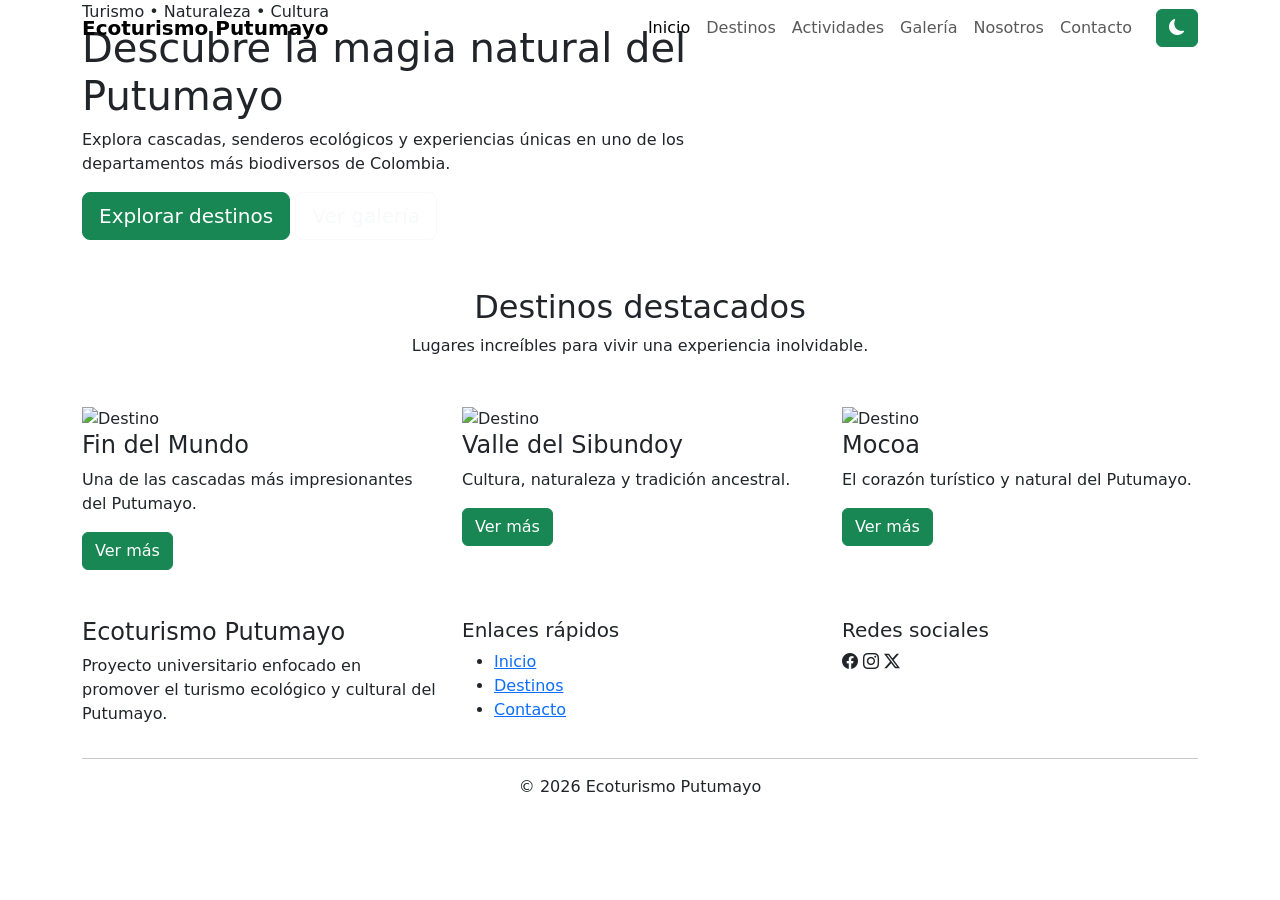
==== index.html @ 2fa76618 "Se agrego contenido a index" ====
<!DOCTYPE html>
<html lang="es">

<head>
    <meta charset="UTF-8">
    <meta name="viewport" content="width=device-width, initial-scale=1.0">

    <title>Ecoturismo Putumayo</title>

    <!-- Bootstrap -->
    <link href="https://cdn.jsdelivr.net/npm/bootstrap@5.3.7/dist/css/bootstrap.min.css" rel="stylesheet">

    <!-- Bootstrap Icons -->
    <link rel="stylesheet"
        href="https://cdn.jsdelivr.net/npm/bootstrap-icons@1.13.1/font/bootstrap-icons.min.css">

    <!-- Google Fonts -->
    <link rel="preconnect" href="https://fonts.googleapis.com">

    <link
        href="https://fonts.googleapis.com/css2?family=Poppins:wght@400;500;600;700&family=Open+Sans:wght@300;400;500&display=swap"
        rel="stylesheet">

    <!-- CSS -->
    <link rel="stylesheet" href="assets/css/style.css">
    <link rel="stylesheet" href="assets/css/responsive.css">
    <link rel="stylesheet" href="assets/css/animations.css">
</head>

<body>

    <!-- Navbar -->
    <nav class="navbar navbar-expand-lg fixed-top custom-navbar">
        <div class="container">

            <a class="navbar-brand fw-bold" href="#">
                Ecoturismo Putumayo
            </a>

            <button class="navbar-toggler" type="button" data-bs-toggle="collapse"
                data-bs-target="#navbarContenido">
                <span class="navbar-toggler-icon"></span>
            </button>

            <div class="collapse navbar-collapse" id="navbarContenido">

                <ul class="navbar-nav ms-auto align-items-lg-center">

                    <li class="nav-item">
                        <a class="nav-link active" href="index.html">Inicio</a>
                    </li>

                    <li class="nav-item">
                        <a class="nav-link" href="destinos.html">Destinos</a>
                    </li>

                    <li class="nav-item">
                        <a class="nav-link" href="actividades.html">Actividades</a>
                    </li>

                    <li class="nav-item">
                        <a class="nav-link" href="galeria.html">Galería</a>
                    </li>

                    <li class="nav-item">
                        <a class="nav-link" href="nosotros.html">Nosotros</a>
                    </li>

                    <li class="nav-item">
                        <a class="nav-link" href="contacto.html">Contacto</a>
                    </li>

                    <li class="nav-item ms-lg-3">
                        <button id="darkModeBtn" class="btn btn-success">
                            <i class="bi bi-moon-fill"></i>
                        </button>
                    </li>

                </ul>

            </div>
        </div>
    </nav>

    <!-- Hero -->
    <section class="hero-section d-flex align-items-center">

        <div class="container">

            <div class="row">

                <div class="col-lg-7">

                    <span class="hero-badge">
                        Turismo • Naturaleza • Cultura
                    </span>

                    <h1 class="hero-title">
                        Descubre la magia natural del Putumayo
                    </h1>

                    <p class="hero-text">
                        Explora cascadas, senderos ecológicos y experiencias únicas
                        en uno de los departamentos más biodiversos de Colombia.
                    </p>

                    <div class="hero-buttons">

                        <a href="destinos.html" class="btn btn-success btn-lg">
                            Explorar destinos
                        </a>

                        <a href="galeria.html" class="btn btn-outline-light btn-lg">
                            Ver galería
                        </a>

                    </div>

                </div>

            </div>

        </div>

    </section>

    <!-- Destinos destacados -->
    <section class="py-5">

        <div class="container">

            <div class="section-title text-center mb-5">

                <h2>Destinos destacados</h2>

                <p>
                    Lugares increíbles para vivir una experiencia inolvidable.
                </p>

            </div>

            <div class="row g-4">

                <div class="col-md-6 col-lg-4">

                    <div class="destination-card">

                        <img src="https://images.unsplash.com/photo-1506744038136-46273834b3fb?q=80&w=1200&auto=format&fit=crop"
                            alt="Destino">

                        <div class="card-content">

                            <h4>Fin del Mundo</h4>

                            <p>
                                Una de las cascadas más impresionantes del Putumayo.
                            </p>

                            <button class="btn btn-success">
                                Ver más
                            </button>

                        </div>

                    </div>

                </div>

                <div class="col-md-6 col-lg-4">

                    <div class="destination-card">

                        <img src="https://images.unsplash.com/photo-1500530855697-b586d89ba3ee?q=80&w=1200&auto=format&fit=crop"
                            alt="Destino">

                        <div class="card-content">

                            <h4>Valle del Sibundoy</h4>

                            <p>
                                Cultura, naturaleza y tradición ancestral.
                            </p>

                            <button class="btn btn-success">
                                Ver más
                            </button>

                        </div>

                    </div>

                </div>

                <div class="col-md-6 col-lg-4">

                    <div class="destination-card">

                        <img src="https://images.unsplash.com/photo-1441974231531-c6227db76b6e?q=80&w=1200&auto=format&fit=crop"
                            alt="Destino">

                        <div class="card-content">

                            <h4>Mocoa</h4>

                            <p>
                                El corazón turístico y natural del Putumayo.
                            </p>

                            <button class="btn btn-success">
                                Ver más
                            </button>

                        </div>

                    </div>

                </div>

            </div>

        </div>

    </section>

    <!-- Footer -->
    <footer class="footer">

        <div class="container">

            <div class="row">

                <div class="col-lg-4">

                    <h4>Ecoturismo Putumayo</h4>

                    <p>
                        Proyecto universitario enfocado en promover el turismo
                        ecológico y cultural del Putumayo.
                    </p>

                </div>

                <div class="col-lg-4">

                    <h5>Enlaces rápidos</h5>

                    <ul class="footer-links">

                        <li><a href="index.html">Inicio</a></li>
                        <li><a href="destinos.html">Destinos</a></li>
                        <li><a href="contacto.html">Contacto</a></li>

                    </ul>

                </div>

                <div class="col-lg-4">

                    <h5>Redes sociales</h5>

                    <div class="social-icons">

                        <i class="bi bi-facebook"></i>
                        <i class="bi bi-instagram"></i>
                        <i class="bi bi-twitter-x"></i>

                    </div>

                </div>

            </div>

            <hr>

            <p class="text-center">
                © 2026 Ecoturismo Putumayo
            </p>

        </div>

    </footer>

    <!-- Bootstrap JS -->
    <script src="https://cdn.jsdelivr.net/npm/bootstrap@5.3.7/dist/js/bootstrap.bundle.min.js"></script>

    <!-- JS -->
    <script src="assets/js/main.js"></script>
    <script src="assets/js/darkmode.js"></script>

</body>

</html>
---- assets/css/style.css ----
/* Estilos globales */
---- assets/css/responsive.css ----
/* Responsive styles */
---- assets/css/animations.css ----
/* CSS Animations */
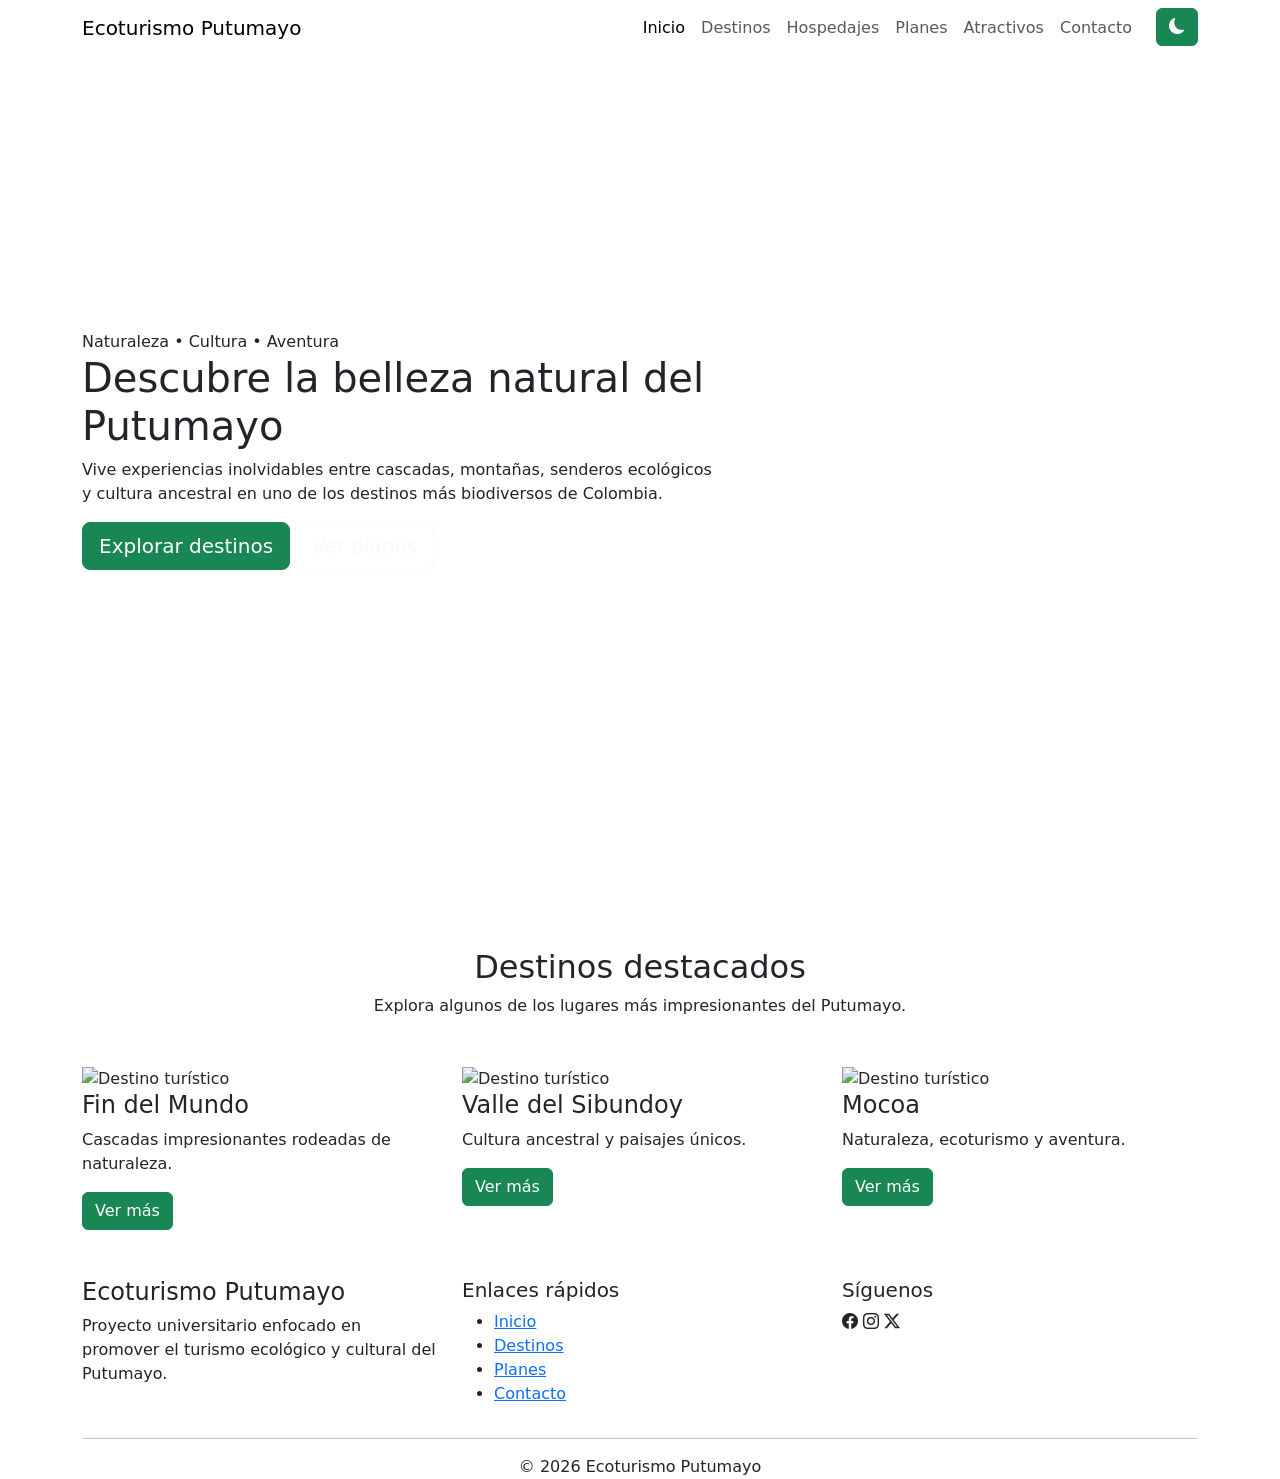
==== commit 29783cf4: "se modifico el nabvar de index" ====
--- a/index.html
+++ b/index.html
@@ -2,6 +2,7 @@
 <html lang="es">
 
 <head>
+
     <meta charset="UTF-8">
     <meta name="viewport" content="width=device-width, initial-scale=1.0">
 
@@ -25,93 +26,140 @@
     <link rel="stylesheet" href="assets/css/style.css">
     <link rel="stylesheet" href="assets/css/responsive.css">
     <link rel="stylesheet" href="assets/css/animations.css">
+
 </head>
 
 <body>
 
     <!-- Navbar -->
     <nav class="navbar navbar-expand-lg fixed-top custom-navbar">
+
         <div class="container">
 
-            <a class="navbar-brand fw-bold" href="#">
+            <a class="navbar-brand" href="index.html">
+
                 Ecoturismo Putumayo
+
             </a>
 
-            <button class="navbar-toggler" type="button" data-bs-toggle="collapse"
+            <button class="navbar-toggler"
+                type="button"
+                data-bs-toggle="collapse"
                 data-bs-target="#navbarContenido">
+
                 <span class="navbar-toggler-icon"></span>
+
             </button>
 
-            <div class="collapse navbar-collapse" id="navbarContenido">
-
-                <ul class="navbar-nav ms-auto align-items-lg-center">
-
-                    <li class="nav-item">
-                        <a class="nav-link active" href="index.html">Inicio</a>
-                    </li>
-
-                    <li class="nav-item">
-                        <a class="nav-link" href="destinos.html">Destinos</a>
-                    </li>
-
-                    <li class="nav-item">
-                        <a class="nav-link" href="actividades.html">Actividades</a>
-                    </li>
-
-                    <li class="nav-item">
-                        <a class="nav-link" href="galeria.html">Galería</a>
-                    </li>
-
-                    <li class="nav-item">
-                        <a class="nav-link" href="nosotros.html">Nosotros</a>
-                    </li>
-
-                    <li class="nav-item">
-                        <a class="nav-link" href="contacto.html">Contacto</a>
+            <div class="collapse navbar-collapse"
+                id="navbarContenido">
+
+                <ul class="navbar-nav ms-auto">
+
+                    <li class="nav-item">
+                        <a class="nav-link active"
+                            href="index.html">
+                            Inicio
+                        </a>
+                    </li>
+
+                    <li class="nav-item">
+                        <a class="nav-link"
+                            href="destinos.html">
+                            Destinos
+                        </a>
+                    </li>
+
+                    <li class="nav-item">
+                        <a class="nav-link"
+                            href="hospedajes.html">
+                            Hospedajes
+                        </a>
+                    </li>
+
+                    <li class="nav-item">
+                        <a class="nav-link"
+                            href="planes.html">
+                            Planes
+                        </a>
+                    </li>
+
+                    <li class="nav-item">
+                        <a class="nav-link"
+                            href="atractivos.html">
+                            Atractivos
+                        </a>
+                    </li>
+
+                    <li class="nav-item">
+                        <a class="nav-link"
+                            href="contacto.html">
+                            Contacto
+                        </a>
                     </li>
 
                     <li class="nav-item ms-lg-3">
-                        <button id="darkModeBtn" class="btn btn-success">
+
+                        <button id="darkModeBtn"
+                            class="btn btn-success">
+
                             <i class="bi bi-moon-fill"></i>
+
                         </button>
+
                     </li>
 
                 </ul>
 
             </div>
+
         </div>
+
     </nav>
 
-    <!-- Hero -->
-    <section class="hero-section d-flex align-items-center">
+    <!-- Hero Section -->
+    <header class="hero-section">
+
+        <div class="hero-overlay"></div>
 
         <div class="container">
 
-            <div class="row">
+            <div class="row min-vh-100 align-items-center">
 
                 <div class="col-lg-7">
 
                     <span class="hero-badge">
-                        Turismo • Naturaleza • Cultura
+                        Naturaleza • Cultura • Aventura
                     </span>
 
                     <h1 class="hero-title">
-                        Descubre la magia natural del Putumayo
+
+                        Descubre la belleza natural del Putumayo
+
                     </h1>
 
-                    <p class="hero-text">
-                        Explora cascadas, senderos ecológicos y experiencias únicas
-                        en uno de los departamentos más biodiversos de Colombia.
+                    <p class="hero-description">
+
+                        Vive experiencias inolvidables entre cascadas,
+                        montañas, senderos ecológicos y cultura ancestral
+                        en uno de los destinos más biodiversos de Colombia.
+
                     </p>
 
                     <div class="hero-buttons">
 
-                        <a href="destinos.html" class="btn btn-success btn-lg">
+                        <a href="destinos.html"
+                            class="btn btn-success btn-lg">
+
                             Explorar destinos
-                        </a>
-
-                        <a href="galeria.html" class="btn btn-outline-light btn-lg">
-                            Ver galería
+
+                        </a>
+
+                        <a href="planes.html"
+                            class="btn btn-outline-light btn-lg">
+
+                            Ver planes
+
                         </a>
 
                     </div>
@@ -122,10 +170,10 @@
 
         </div>
 
-    </section>
+    </header>
 
     <!-- Destinos destacados -->
-    <section class="py-5">
+    <section class="featured-section py-5">
 
         <div class="container">
 
@@ -134,31 +182,35 @@
                 <h2>Destinos destacados</h2>
 
                 <p>
-                    Lugares increíbles para vivir una experiencia inolvidable.
+                    Explora algunos de los lugares más impresionantes del Putumayo.
                 </p>
 
             </div>
 
             <div class="row g-4">
 
+                <!-- Card 1 -->
                 <div class="col-md-6 col-lg-4">
 
                     <div class="destination-card">
 
                         <img src="https://images.unsplash.com/photo-1506744038136-46273834b3fb?q=80&w=1200&auto=format&fit=crop"
-                            alt="Destino">
+                            alt="Destino turístico">
 
                         <div class="card-content">
 
                             <h4>Fin del Mundo</h4>
 
                             <p>
-                                Una de las cascadas más impresionantes del Putumayo.
+                                Cascadas impresionantes rodeadas de naturaleza.
                             </p>
 
-                            <button class="btn btn-success">
+                            <a href="#"
+                                class="btn btn-success">
+
                                 Ver más
-                            </button>
+
+                            </a>
 
                         </div>
 
@@ -166,24 +218,28 @@
 
                 </div>
 
+                <!-- Card 2 -->
                 <div class="col-md-6 col-lg-4">
 
                     <div class="destination-card">
 
                         <img src="https://images.unsplash.com/photo-1500530855697-b586d89ba3ee?q=80&w=1200&auto=format&fit=crop"
-                            alt="Destino">
+                            alt="Destino turístico">
 
                         <div class="card-content">
 
                             <h4>Valle del Sibundoy</h4>
 
                             <p>
-                                Cultura, naturaleza y tradición ancestral.
+                                Cultura ancestral y paisajes únicos.
                             </p>
 
-                            <button class="btn btn-success">
+                            <a href="#"
+                                class="btn btn-success">
+
                                 Ver más
-                            </button>
+
+                            </a>
 
                         </div>
 
@@ -191,24 +247,28 @@
 
                 </div>
 
+                <!-- Card 3 -->
                 <div class="col-md-6 col-lg-4">
 
                     <div class="destination-card">
 
                         <img src="https://images.unsplash.com/photo-1441974231531-c6227db76b6e?q=80&w=1200&auto=format&fit=crop"
-                            alt="Destino">
+                            alt="Destino turístico">
 
                         <div class="card-content">
 
                             <h4>Mocoa</h4>
 
                             <p>
-                                El corazón turístico y natural del Putumayo.
+                                Naturaleza, ecoturismo y aventura.
                             </p>
 
-                            <button class="btn btn-success">
+                            <a href="#"
+                                class="btn btn-success">
+
                                 Ver más
-                            </button>
+
+                            </a>
 
                         </div>
 
@@ -227,15 +287,15 @@
 
         <div class="container">
 
-            <div class="row">
+            <div class="row g-4">
 
                 <div class="col-lg-4">
 
                     <h4>Ecoturismo Putumayo</h4>
 
                     <p>
-                        Proyecto universitario enfocado en promover el turismo
-                        ecológico y cultural del Putumayo.
+                        Proyecto universitario enfocado en promover
+                        el turismo ecológico y cultural del Putumayo.
                     </p>
 
                 </div>
@@ -246,9 +306,21 @@
 
                     <ul class="footer-links">
 
-                        <li><a href="index.html">Inicio</a></li>
-                        <li><a href="destinos.html">Destinos</a></li>
-                        <li><a href="contacto.html">Contacto</a></li>
+                        <li>
+                            <a href="index.html">Inicio</a>
+                        </li>
+
+                        <li>
+                            <a href="destinos.html">Destinos</a>
+                        </li>
+
+                        <li>
+                            <a href="planes.html">Planes</a>
+                        </li>
+
+                        <li>
+                            <a href="contacto.html">Contacto</a>
+                        </li>
 
                     </ul>
 
@@ -256,7 +328,7 @@
 
                 <div class="col-lg-4">
 
-                    <h5>Redes sociales</h5>
+                    <h5>Síguenos</h5>
 
                     <div class="social-icons">
 
@@ -272,15 +344,17 @@
 
             <hr>
 
-            <p class="text-center">
+            <p class="text-center mb-0">
+
                 © 2026 Ecoturismo Putumayo
+
             </p>
 
         </div>
 
     </footer>
 
-    <!-- Bootstrap JS -->
+    <!-- Bootstrap -->
     <script src="https://cdn.jsdelivr.net/npm/bootstrap@5.3.7/dist/js/bootstrap.bundle.min.js"></script>
 
     <!-- JS -->
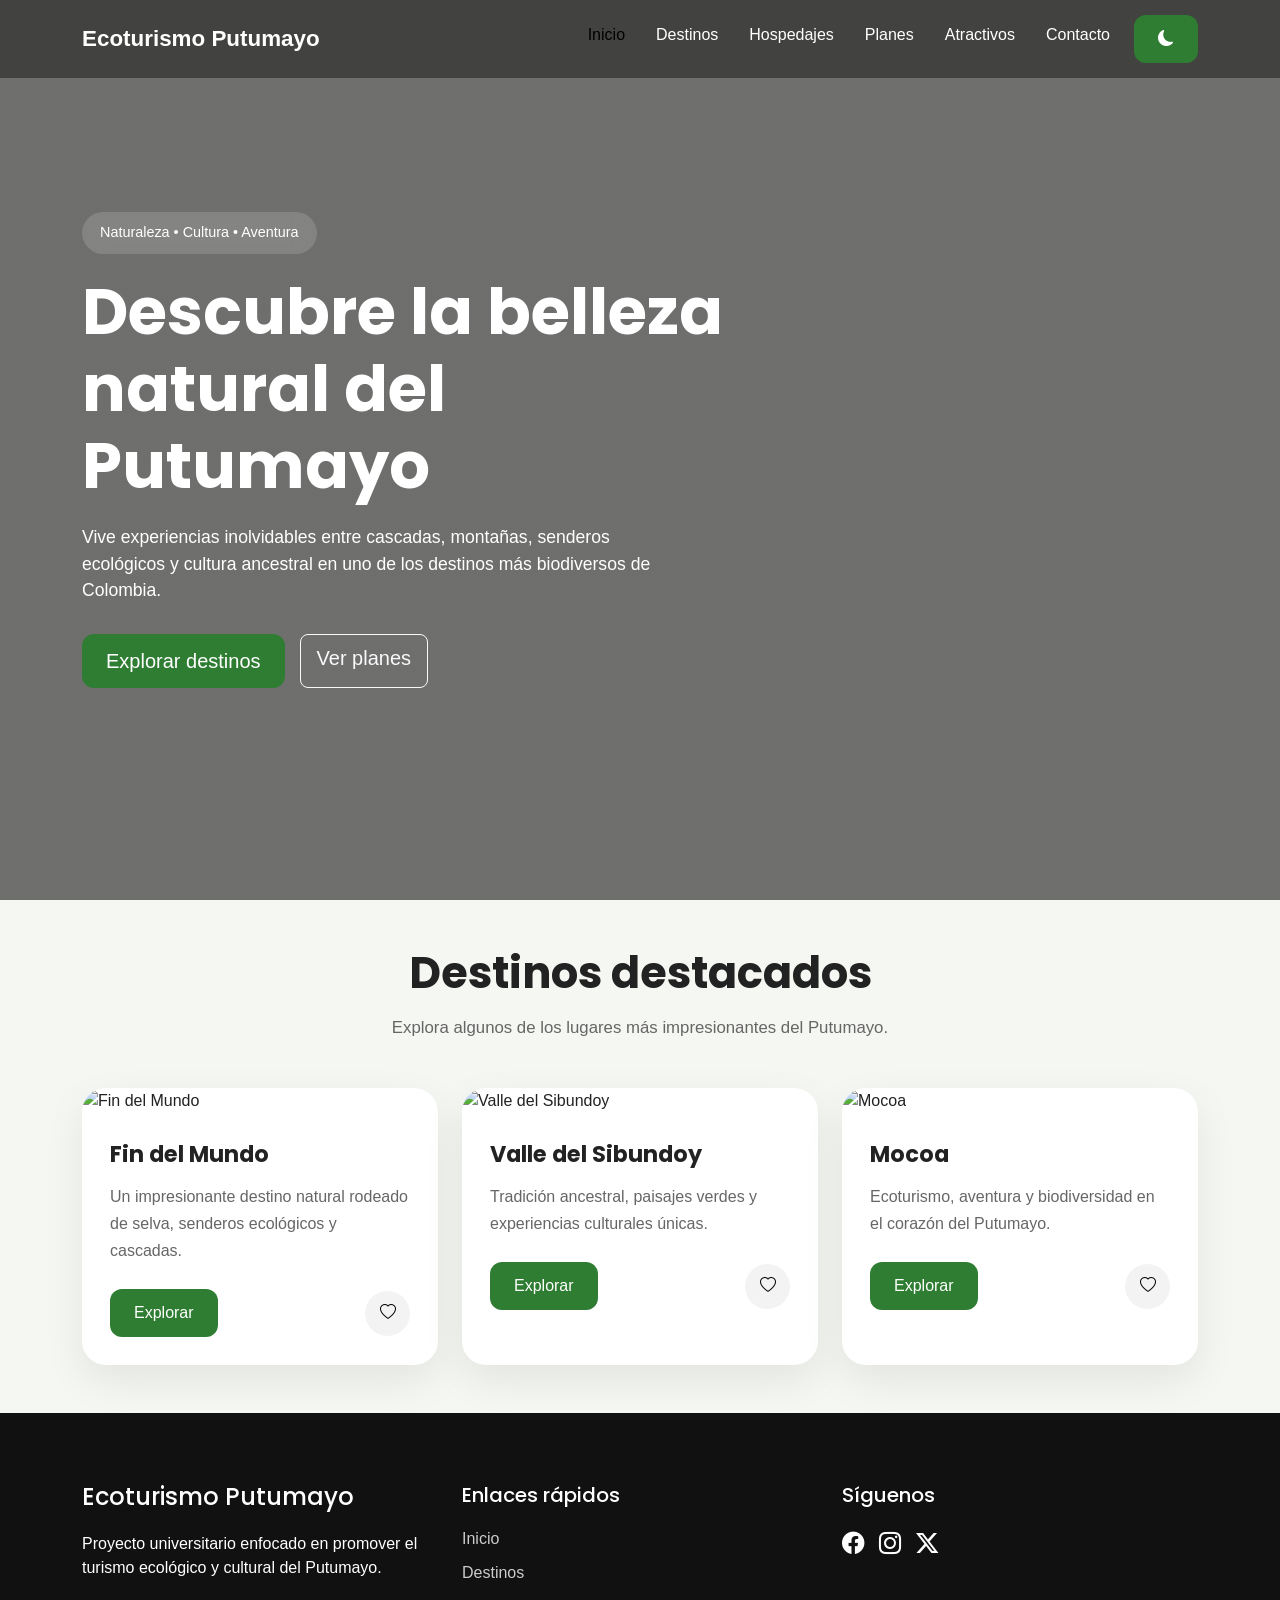
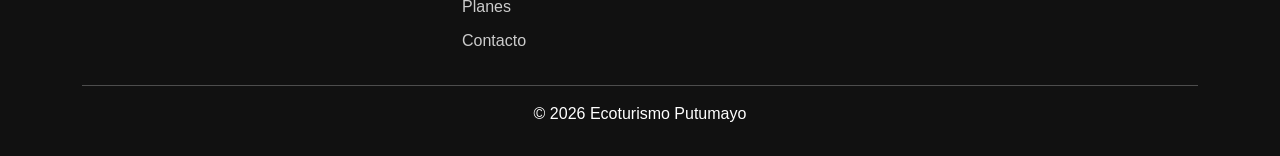
==== commit e54f5767: "mejora visual de cards destacadas" ====
--- a/index.html
+++ b/index.html
@@ -189,96 +189,136 @@
 
             <div class="row g-4">
 
-                <!-- Card 1 -->
-                <div class="col-md-6 col-lg-4">
-
-                    <div class="destination-card">
-
-                        <img src="https://images.unsplash.com/photo-1506744038136-46273834b3fb?q=80&w=1200&auto=format&fit=crop"
-                            alt="Destino turístico">
-
-                        <div class="card-content">
-
-                            <h4>Fin del Mundo</h4>
-
-                            <p>
-                                Cascadas impresionantes rodeadas de naturaleza.
-                            </p>
-
-                            <a href="#"
-                                class="btn btn-success">
-
-                                Ver más
-
-                            </a>
-
-                        </div>
-
-                    </div>
-
-                </div>
-
-                <!-- Card 2 -->
-                <div class="col-md-6 col-lg-4">
-
-                    <div class="destination-card">
-
-                        <img src="https://images.unsplash.com/photo-1500530855697-b586d89ba3ee?q=80&w=1200&auto=format&fit=crop"
-                            alt="Destino turístico">
-
-                        <div class="card-content">
-
-                            <h4>Valle del Sibundoy</h4>
-
-                            <p>
-                                Cultura ancestral y paisajes únicos.
-                            </p>
-
-                            <a href="#"
-                                class="btn btn-success">
-
-                                Ver más
-
-                            </a>
-
-                        </div>
-
-                    </div>
-
-                </div>
-
-                <!-- Card 3 -->
-                <div class="col-md-6 col-lg-4">
-
-                    <div class="destination-card">
-
-                        <img src="https://images.unsplash.com/photo-1441974231531-c6227db76b6e?q=80&w=1200&auto=format&fit=crop"
-                            alt="Destino turístico">
-
-                        <div class="card-content">
-
-                            <h4>Mocoa</h4>
-
-                            <p>
-                                Naturaleza, ecoturismo y aventura.
-                            </p>
-
-                            <a href="#"
-                                class="btn btn-success">
-
-                                Ver más
-
-                            </a>
-
-                        </div>
-
-                    </div>
-
-                </div>
-
-            </div>
-
-        </div>
+    <!-- CARD 1 -->
+    <div class="col-md-6 col-lg-4">
+
+        <div class="destination-card">
+
+            <div class="card-image">
+
+                <img src="https://images.unsplash.com/photo-1506744038136-46273834b3fb?q=80&w=1200&auto=format&fit=crop"
+                    alt="Fin del Mundo">
+
+                <span class="card-category">
+                    Cascadas
+                </span>
+
+            </div>
+
+            <div class="card-content">
+
+                <h4>Fin del Mundo</h4>
+
+                <p>
+                    Un impresionante destino natural rodeado de selva,
+                    senderos ecológicos y cascadas.
+                </p>
+
+                <div class="card-footer-custom">
+
+                    <button class="btn btn-success">
+                        Explorar
+                    </button>
+
+                    <button class="favorite-btn">
+                        <i class="bi bi-heart"></i>
+                    </button>
+
+                </div>
+
+            </div>
+
+        </div>
+
+    </div>
+
+    <!-- CARD 2 -->
+    <div class="col-md-6 col-lg-4">
+
+        <div class="destination-card">
+
+            <div class="card-image">
+
+                <img src="https://images.unsplash.com/photo-1500530855697-b586d89ba3ee?q=80&w=1200&auto=format&fit=crop"
+                    alt="Valle del Sibundoy">
+
+                <span class="card-category">
+                    Cultura
+                </span>
+
+            </div>
+
+            <div class="card-content">
+
+                <h4>Valle del Sibundoy</h4>
+
+                <p>
+                    Tradición ancestral, paisajes verdes y experiencias
+                    culturales únicas.
+                </p>
+
+                <div class="card-footer-custom">
+
+                    <button class="btn btn-success">
+                        Explorar
+                    </button>
+
+                    <button class="favorite-btn">
+                        <i class="bi bi-heart"></i>
+                    </button>
+
+                </div>
+
+            </div>
+
+        </div>
+
+    </div>
+
+    <!-- CARD 3 -->
+    <div class="col-md-6 col-lg-4">
+
+        <div class="destination-card">
+
+            <div class="card-image">
+
+                <img src="https://images.unsplash.com/photo-1441974231531-c6227db76b6e?q=80&w=1200&auto=format&fit=crop"
+                    alt="Mocoa">
+
+                <span class="card-category">
+                    Naturaleza
+                </span>
+
+            </div>
+
+            <div class="card-content">
+
+                <h4>Mocoa</h4>
+
+                <p>
+                    Ecoturismo, aventura y biodiversidad en el corazón
+                    del Putumayo.
+                </p>
+
+                <div class="card-footer-custom">
+
+                    <button class="btn btn-success">
+                        Explorar
+                    </button>
+
+                    <button class="favorite-btn">
+                        <i class="bi bi-heart"></i>
+                    </button>
+
+                </div>
+
+            </div>
+
+        </div>
+
+    </div>
+
+</div>
 
     </section>
 
--- a/assets/css/style.css
+++ b/assets/css/style.css
@@ -1 +1,412 @@
-/* Estilos globales */
+/* =========================
+   VARIABLES GLOBALES
+========================= */
+
+:root {
+
+    --primary-color: #2E7D32;
+    --secondary-color: #1B5E20;
+    --light-green: #81C784;
+    --background-color: #F5F7F2;
+    --text-color: #222;
+    --white-color: #fff;
+
+    --shadow: 0 10px 30px rgba(0, 0, 0, 0.1);
+
+}
+
+/* =========================
+   RESET
+========================= */
+
+* {
+    margin: 0;
+    padding: 0;
+    box-sizing: border-box;
+}
+
+body {
+
+    font-family: 'Open Sans', sans-serif;
+    background-color: var(--background-color);
+    color: var(--text-color);
+
+}
+
+/* =========================
+   NAVBAR
+========================= */
+
+.custom-navbar {
+
+    background: rgba(0, 0, 0, 0.4);
+    backdrop-filter: blur(10px);
+
+    padding: 15px 0;
+
+    transition: 0.3s ease;
+
+}
+
+.navbar-brand {
+
+    color: white;
+    font-size: 1.4rem;
+    font-weight: 700;
+
+}
+
+.navbar-brand:hover {
+
+    color: var(--light-green);
+
+}
+
+.nav-link {
+
+    color: white;
+    margin-left: 15px;
+    font-weight: 500;
+
+    transition: 0.3s ease;
+
+}
+
+.nav-link:hover {
+
+    color: var(--light-green);
+
+}
+
+/* =========================
+   HERO SECTION
+========================= */
+
+.hero-section {
+
+    position: relative;
+
+    min-height: 100vh;
+
+    background-image:
+        linear-gradient(rgba(0, 0, 0, 0.55),
+            rgba(0, 0, 0, 0.55)),
+
+        url('https://images.unsplash.com/photo-1506744038136-46273834b3fb?q=80&w=1600&auto=format&fit=crop');
+
+    background-size: cover;
+    background-position: center;
+
+    display: flex;
+    align-items: center;
+
+    color: white;
+
+}
+
+.hero-badge {
+
+    display: inline-block;
+
+    background: rgba(255, 255, 255, 0.15);
+
+    padding: 10px 18px;
+
+    border-radius: 50px;
+
+    margin-bottom: 20px;
+
+    font-size: 0.9rem;
+
+    backdrop-filter: blur(10px);
+
+}
+
+.hero-title {
+
+    font-family: 'Poppins', sans-serif;
+
+    font-size: 4rem;
+
+    font-weight: 700;
+
+    margin-bottom: 20px;
+
+    line-height: 1.2;
+
+}
+
+.hero-description {
+
+    font-size: 1.1rem;
+
+    max-width: 600px;
+
+    margin-bottom: 30px;
+
+}
+
+.hero-buttons {
+
+    display: flex;
+    gap: 15px;
+    flex-wrap: wrap;
+
+}
+
+/* =========================
+   BOTONES
+========================= */
+
+.btn-success {
+
+    background-color: var(--primary-color);
+    border: none;
+
+    padding: 12px 24px;
+
+    border-radius: 12px;
+
+    transition: 0.3s ease;
+
+}
+
+.btn-success:hover {
+
+    background-color: var(--secondary-color);
+
+    transform: translateY(-2px);
+
+}
+
+/* =========================
+   DESTINOS DESTACADOS
+========================= */
+
+.featured-section {
+
+    padding: 100px 0;
+
+}
+
+.section-title h2 {
+
+    font-family: 'Poppins', sans-serif;
+
+    font-size: 2.7rem;
+
+    font-weight: 700;
+
+    margin-bottom: 15px;
+
+}
+
+.section-title p {
+
+    color: #666;
+    font-size: 1.05rem;
+
+}
+
+.destination-card {
+
+    background: white;
+
+    border-radius: 24px;
+
+    overflow: hidden;
+
+    box-shadow: 0 15px 40px rgba(0, 0, 0, 0.08);
+
+    transition: 0.4s ease;
+
+    height: 100%;
+
+}
+
+.destination-card:hover {
+
+    transform: translateY(-12px);
+
+}
+
+.card-image {
+
+    position: relative;
+
+    overflow: hidden;
+
+}
+
+.card-image img {
+
+    width: 100%;
+    height: 280px;
+
+    object-fit: cover;
+
+    transition: 0.5s ease;
+
+}
+
+.destination-card:hover img {
+
+    transform: scale(1.08);
+
+}
+
+.card-category {
+
+    position: absolute;
+
+    top: 20px;
+    left: 20px;
+
+    background: rgba(255, 255, 255, 0.9);
+
+    color: var(--primary-color);
+
+    padding: 8px 16px;
+
+    border-radius: 50px;
+
+    font-size: 0.85rem;
+
+    font-weight: 600;
+
+    backdrop-filter: blur(10px);
+
+}
+
+.card-content {
+
+    padding: 28px;
+
+}
+
+.card-content h4 {
+
+    font-family: 'Poppins', sans-serif;
+
+    font-size: 1.4rem;
+
+    margin-bottom: 15px;
+
+    font-weight: 700;
+
+}
+
+.card-content p {
+
+    color: #666;
+
+    line-height: 1.7;
+
+    margin-bottom: 25px;
+
+}
+
+.card-footer-custom {
+
+    display: flex;
+    justify-content: space-between;
+    align-items: center;
+
+}
+
+.favorite-btn {
+
+    width: 45px;
+    height: 45px;
+
+    border: none;
+
+    border-radius: 50%;
+
+    background: #f3f3f3;
+
+    transition: 0.3s ease;
+
+}
+
+.favorite-btn:hover {
+
+    background: var(--primary-color);
+
+    color: white;
+
+}
+
+/* =========================
+   FOOTER
+========================= */
+
+.footer {
+
+    background: #111;
+
+    color: white;
+
+    padding: 70px 0 30px;
+
+}
+
+.footer h4,
+.footer h5 {
+
+    margin-bottom: 20px;
+
+    font-family: 'Poppins', sans-serif;
+
+}
+
+.footer-links {
+
+    list-style: none;
+    padding: 0;
+
+}
+
+.footer-links li {
+
+    margin-bottom: 10px;
+
+}
+
+.footer-links a {
+
+    text-decoration: none;
+    color: #ccc;
+
+    transition: 0.3s ease;
+
+}
+
+.footer-links a:hover {
+
+    color: white;
+
+}
+
+.social-icons {
+
+    display: flex;
+    gap: 15px;
+
+    font-size: 1.4rem;
+
+}
+
+.social-icons i {
+
+    cursor: pointer;
+
+    transition: 0.3s ease;
+
+}
+
+.social-icons i:hover {
+
+    color: var(--light-green);
+
+}
--- a/assets/css/responsive.css
+++ b/assets/css/responsive.css
@@ -1 +1,54 @@
-/* Responsive styles */
+@media (max-width: 991px) {
+
+    .hero-title {
+
+        font-size: 3rem;
+
+    }
+
+    .navbar-collapse {
+
+        background: rgba(0, 0, 0, 0.9);
+
+        padding: 20px;
+        margin-top: 15px;
+
+        border-radius: 15px;
+
+    }
+
+}
+
+@media (max-width: 768px) {
+
+    .hero-title {
+
+        font-size: 2.3rem;
+
+    }
+
+    .hero-description {
+
+        font-size: 1rem;
+
+    }
+
+    .hero-buttons {
+
+        flex-direction: column;
+
+    }
+
+    .hero-buttons .btn {
+
+        width: 100%;
+
+    }
+
+    .section-title h2 {
+
+        font-size: 2rem;
+
+    }
+
+}
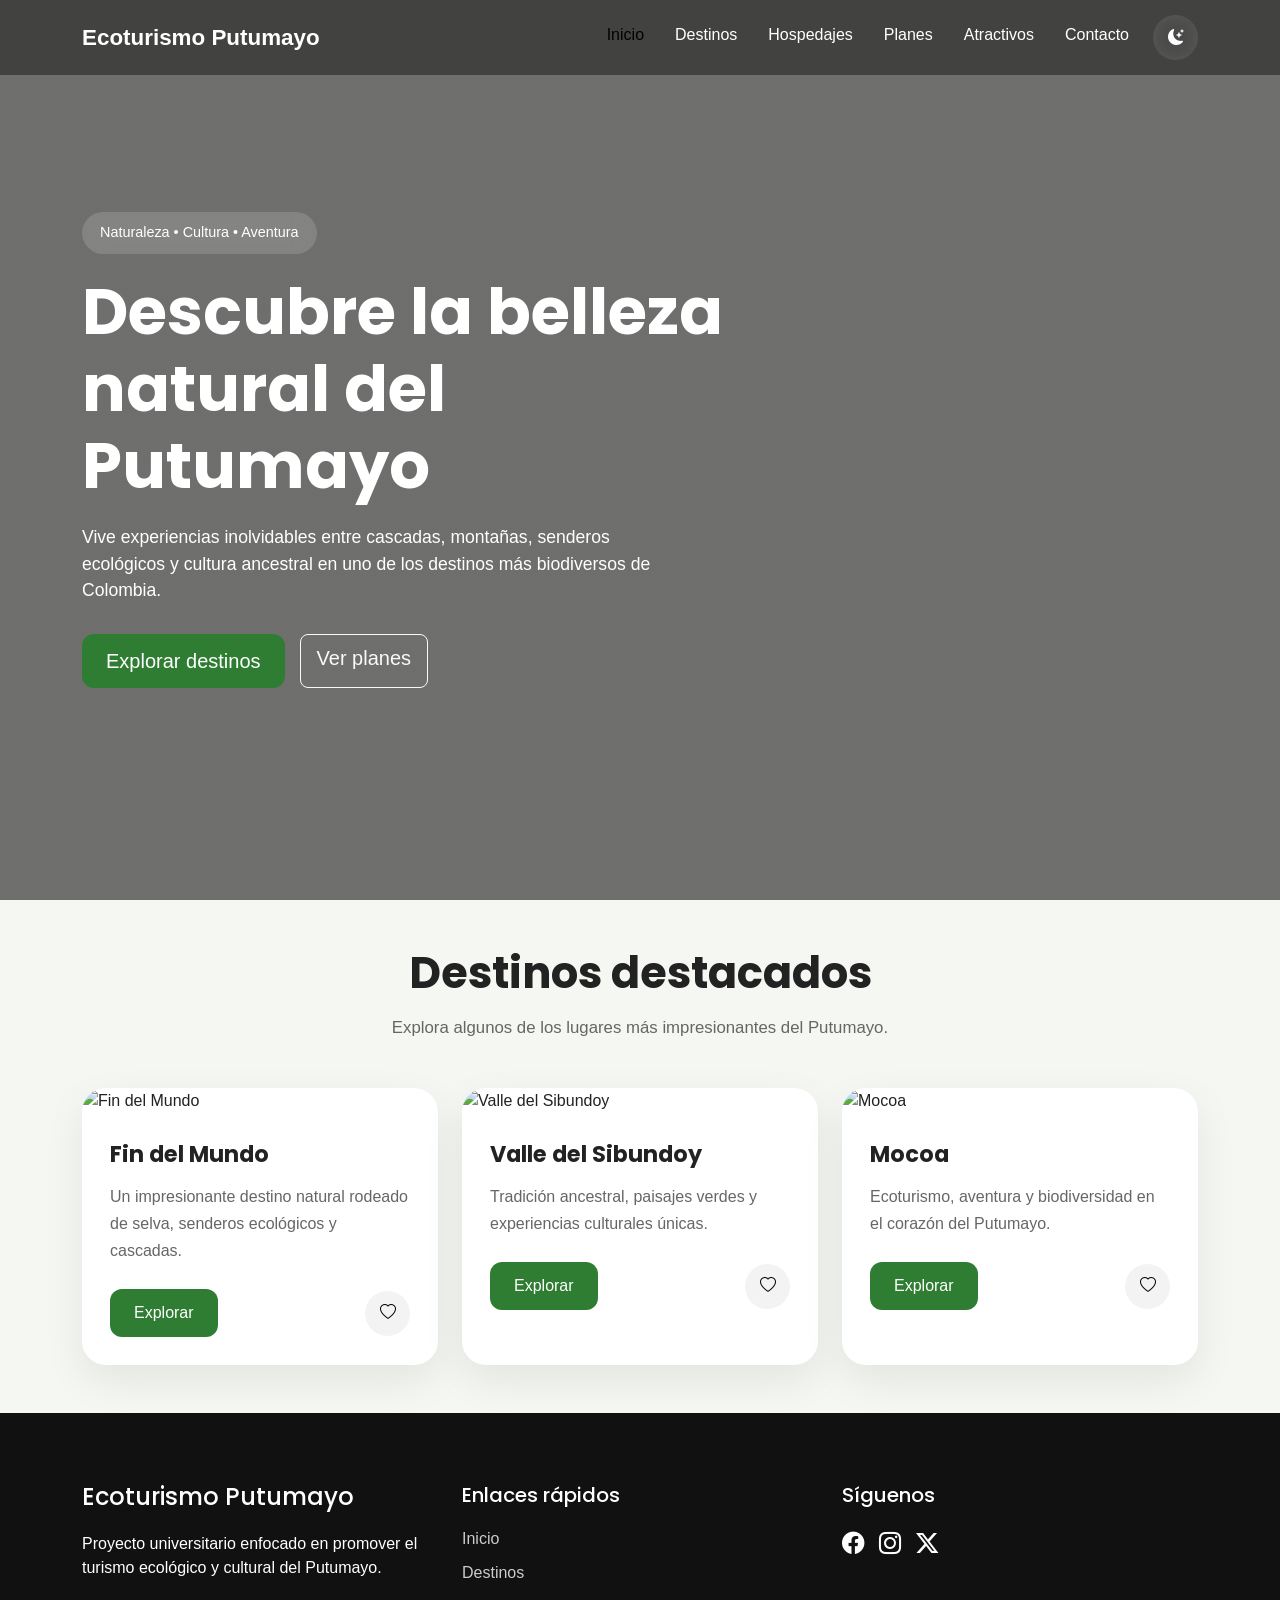
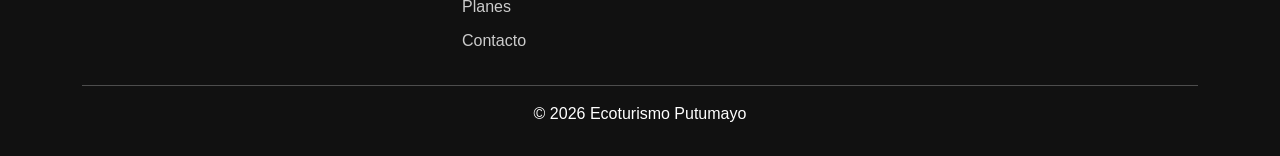
==== commit 0ee3699f: "implementación de modo oscuro con localStorage" ====
--- a/index.html
+++ b/index.html
@@ -101,9 +101,9 @@
                     <li class="nav-item ms-lg-3">
 
                         <button id="darkModeBtn"
-                            class="btn btn-success">
-
-                            <i class="bi bi-moon-fill"></i>
+                            class="dark-btn">
+
+                            <i class="bi bi-moon-stars-fill"></i>
 
                         </button>
 
--- a/assets/css/style.css
+++ b/assets/css/style.css
@@ -409,4 +409,101 @@
 
     color: var(--light-green);
 
+}
+
+/* =========================
+   DARK MODE
+========================= */
+
+.dark-mode {
+
+    background-color: #121212;
+    color: white;
+
+}
+
+/* Navbar */
+
+.dark-mode .custom-navbar {
+
+    background: rgba(0, 0, 0, 0.8);
+
+}
+
+/* Cards */
+
+.dark-mode .destination-card {
+
+    background: #1e1e1e;
+
+    color: white;
+
+}
+
+.dark-mode .card-content p {
+
+    color: #ccc;
+
+}
+
+/* Footer */
+
+.dark-mode .footer {
+
+    background: #000;
+
+}
+
+/* Section title */
+
+.dark-mode .section-title p {
+
+    color: #ccc;
+
+}
+
+/* Favorite button */
+
+.dark-mode .favorite-btn {
+
+    background: #333;
+    color: white;
+
+}
+
+/* Botones outline */
+
+.dark-mode .btn-outline-light {
+
+    border-color: white;
+    color: white;
+
+}
+
+/* Botón dark mode */
+
+.dark-btn {
+
+    width: 45px;
+    height: 45px;
+
+    border: none;
+
+    border-radius: 50%;
+
+    background: rgba(255, 255, 255, 0.15);
+
+    color: white;
+
+    backdrop-filter: blur(10px);
+
+    transition: 0.3s ease;
+
+}
+
+.dark-btn:hover {
+
+    background: white;
+    color: black;
+
 }
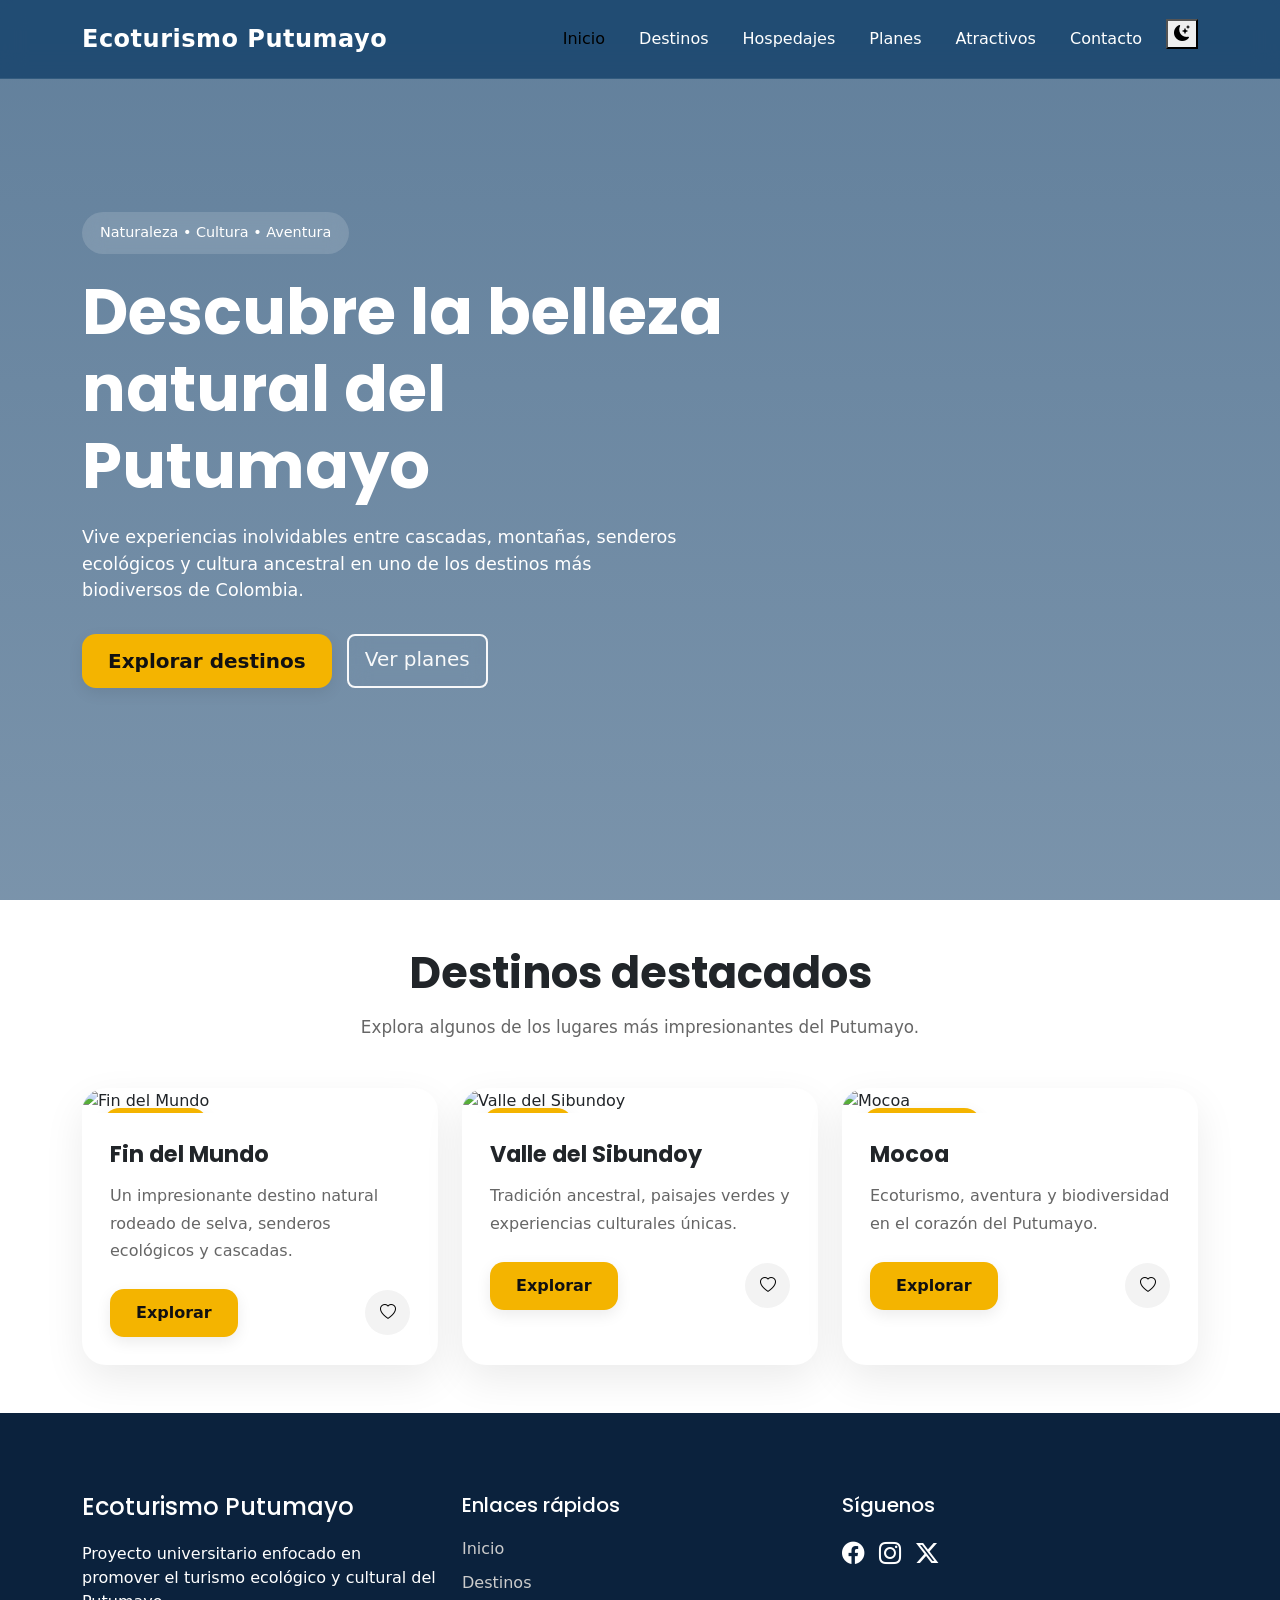
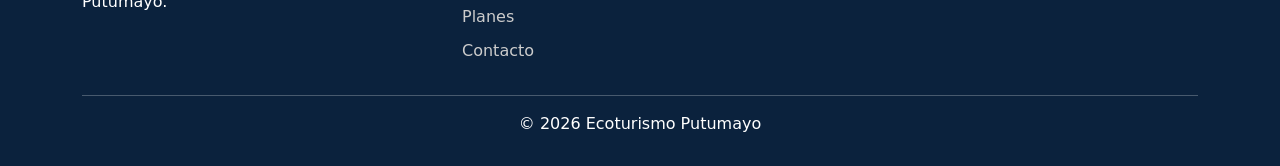
==== commit 349d5c50: "modal y rediseño visual con identidad azul y amarillo" ====
--- a/index.html
+++ b/index.html
@@ -216,9 +216,13 @@
 
                 <div class="card-footer-custom">
 
-                    <button class="btn btn-success">
-                        Explorar
-                    </button>
+                    <button class="btn btn-success"
+    data-bs-toggle="modal"
+    data-bs-target="#modalFinDelMundo">
+
+    Explorar
+
+</button>
 
                     <button class="favorite-btn">
                         <i class="bi bi-heart"></i>
@@ -259,7 +263,9 @@
 
                 <div class="card-footer-custom">
 
-                    <button class="btn btn-success">
+                    <button class="btn btn-success"
+                        data-bs-toggle="modal"
+                        data-bs-target="#modalValleDelSibundoy">
                         Explorar
                     </button>
 
@@ -302,7 +308,9 @@
 
                 <div class="card-footer-custom">
 
-                    <button class="btn btn-success">
+                    <button class="btn btn-success"
+                        data-bs-toggle="modal"
+                        data-bs-target="#modalMocoa">
                         Explorar
                     </button>
 
@@ -321,6 +329,283 @@
 </div>
 
     </section>
+
+    <!-- Modal Fin del Mundo -->
+
+<div class="modal fade"
+    id="modalFinDelMundo"
+    tabindex="-1">
+
+    <div class="modal-dialog modal-lg modal-dialog-centered">
+
+        <div class="modal-content custom-modal">
+
+            <div class="modal-header border-0">
+
+                <h3 class="modal-title">
+
+                    Fin del Mundo
+
+                </h3>
+
+                <button type="button"
+                    class="btn-close"
+                    data-bs-dismiss="modal">
+
+                </button>
+
+            </div>
+
+            <div class="modal-body">
+
+                <img src="https://images.unsplash.com/photo-1506744038136-46273834b3fb?q=80&w=1200&auto=format&fit=crop"
+                    alt="Fin del Mundo"
+                    class="img-fluid rounded mb-4">
+
+                <p>
+
+                    El Fin del Mundo es uno de los destinos turísticos
+                    más visitados del Putumayo, famoso por sus
+                    impresionantes cascadas, senderos ecológicos
+                    y paisajes naturales.
+
+                </p>
+
+                <div class="row mt-4">
+
+                    <div class="col-md-4">
+
+                        <div class="info-box">
+
+                            <i class="bi bi-geo-alt-fill"></i>
+
+                            <h5>Ubicación</h5>
+
+                            <p>Mocoa, Putumayo</p>
+
+                        </div>
+
+                    </div>
+
+                    <div class="col-md-4">
+
+                        <div class="info-box">
+
+                            <i class="bi bi-tree-fill"></i>
+
+                            <h5>Actividad</h5>
+
+                            <p>Senderismo</p>
+
+                        </div>
+
+                    </div>
+
+                    <div class="col-md-4">
+
+                        <div class="info-box">
+
+                            <i class="bi bi-clock-fill"></i>
+
+                            <h5>Horario</h5>
+
+                            <p>8:00 AM - 5:00 PM</p>
+
+                        </div>
+
+                    </div>
+
+                </div>
+
+            </div>
+
+        </div>
+
+    </div>
+
+</div>
+
+<div class="modal fade"
+    id="modalValleDelSibundoy"
+    tabindex="-1">
+
+    <div class="modal-dialog modal-lg modal-dialog-centered">
+
+        <div class="modal-content custom-modal">
+
+            <div class="modal-header border-0">
+
+                <h3 class="modal-title">
+
+                    Valle del Sibundoy
+
+                </h3>
+
+                <button type="button"
+                    class="btn-close"
+                    data-bs-dismiss="modal">
+
+                </button>
+
+            </div>
+
+            <div class="modal-body">
+
+                <img src="https://images.unsplash.com/photo-1506744038136-46273834b3fb?q=80&w=1200&auto=format&fit=crop"
+                    alt="Valle del Sibundoy"
+                    class="img-fluid rounded mb-4">
+
+                <p>
+
+                    El Valle del Sibundoy es uno de los destinos turísticos
+                    más emblemáticos del Putumayo, conocido por sus
+                    paisajes naturales, ríos y comunidades indígenas.
+
+                </p>
+
+                <div class="row mt-4">
+
+                    <div class="col-md-4">
+
+                        <div class="info-box">
+
+                            <i class="bi bi-geo-alt-fill"></i>
+
+                            <h5>Ubicación</h5>
+
+                            <p>Valle del Sibundoy, Putumayo</p>
+
+                        </div>
+
+                    </div>
+
+                    <div class="col-md-4">
+
+                        <div class="info-box">
+
+                            <i class="bi bi-tree-fill"></i>
+
+                            <h5>Actividad</h5>
+
+                            <p>Senderismo</p>
+
+                        </div>
+
+                    </div>
+
+                    <div class="col-md-4">
+
+                        <div class="info-box">
+
+                            <i class="bi bi-clock-fill"></i>
+
+                            <h5>Horario</h5>
+
+                            <p>8:00 AM - 5:00 PM</p>
+
+                        </div>
+
+                    </div>
+
+                </div>
+
+            </div>
+
+        </div>
+
+    </div>
+
+</div>
+
+<div class="modal fade"
+    id="modalMocoa"
+    tabindex="-1">
+
+    <div class="modal-dialog modal-lg modal-dialog-centered">
+
+        <div class="modal-content custom-modal">
+
+            <div class="modal-header border-0">
+
+                <h3 class="modal-title">
+
+                    Mocoa
+
+                </h3>
+
+                <button type="button"
+                    class="btn-close"
+                    data-bs-dismiss="modal">
+
+                </button>
+
+            </div>
+
+            <div class="modal-body">
+
+                <img src="https://images.unsplash.com/photo-1506744038136-46273834b3fb?q=80&w=1200&auto=format&fit=crop"
+                    alt="Mocoa"
+                    class="img-fluid rounded mb-4">
+
+                <p>
+
+                    Mocoa es una de las principales ciudades del Putumayo, conocida por su rica cultura indígena y sus paisajes naturales.
+
+                </p>
+
+                <div class="row mt-4">
+
+                    <div class="col-md-4">
+
+                        <div class="info-box">
+
+                            <i class="bi bi-geo-alt-fill"></i>
+
+                            <h5>Ubicación</h5>
+
+                            <p>Mocoa, Putumayo</p>
+
+                        </div>
+
+                    </div>
+
+                    <div class="col-md-4">
+
+                        <div class="info-box">
+
+                            <i class="bi bi-tree-fill"></i>
+
+                            <h5>Actividad</h5>
+
+                            <p>Senderismo</p>
+
+                        </div>
+
+                    </div>
+
+                    <div class="col-md-4">
+
+                        <div class="info-box">
+
+                            <i class="bi bi-clock-fill"></i>
+
+                            <h5>Horario</h5>
+
+                            <p>8:00 AM - 5:00 PM</p>
+
+                        </div>
+
+                    </div>
+
+                </div>
+
+            </div>
+
+        </div>
+
+    </div>
+
+</div>
 
     <!-- Footer -->
     <footer class="footer">
--- a/assets/css/style.css
+++ b/assets/css/style.css
@@ -4,32 +4,33 @@
 
 :root {
 
-    --primary-color: #2E7D32;
-    --secondary-color: #1B5E20;
-    --light-green: #81C784;
-    --background-color: #F5F7F2;
-    --text-color: #222;
-    --white-color: #fff;
-
-    --shadow: 0 10px 30px rgba(0, 0, 0, 0.1);
-
-}
-
-/* =========================
-   RESET
-========================= */
-
-* {
-    margin: 0;
-    padding: 0;
-    box-sizing: border-box;
-}
-
-body {
-
-    font-family: 'Open Sans', sans-serif;
-    background-color: var(--background-color);
-    color: var(--text-color);
+    /* COLORES PRINCIPALES */
+
+    --primary-color: #0D3B66;
+    --secondary-color: #144C7A;
+
+    --accent-color: #F4B400;
+    --accent-hover: #D89E00;
+
+    --light-color: #F8FAFC;
+    --background-color: #F4F7FA;
+
+    --text-color: #1F2937;
+    --text-light: #6B7280;
+
+    --white-color: #FFFFFF;
+
+    /* SOMBRAS */
+
+    --shadow-sm: 0 5px 15px rgba(0, 0, 0, 0.08);
+
+    --shadow-md: 0 10px 30px rgba(0, 0, 0, 0.12);
+
+    --shadow-lg: 0 15px 40px rgba(0, 0, 0, 0.15);
+
+    /* TRANSICIONES */
+
+    --transition: 0.3s ease;
 
 }
 
@@ -39,42 +40,77 @@
 
 .custom-navbar {
 
-    background: rgba(0, 0, 0, 0.4);
-    backdrop-filter: blur(10px);
-
-    padding: 15px 0;
-
-    transition: 0.3s ease;
+    background: rgba(13, 59, 102, 0.75);
+
+    backdrop-filter: blur(12px);
+
+    padding: 16px 0;
+
+    transition: var(--transition);
+
+    border-bottom: 1px solid rgba(255, 255, 255, 0.08);
 
 }
 
 .navbar-brand {
 
     color: white;
-    font-size: 1.4rem;
+
+    font-size: 1.5rem;
+
     font-weight: 700;
 
+    letter-spacing: 0.5px;
+
 }
 
 .navbar-brand:hover {
 
-    color: var(--light-green);
+    color: var(--accent-color);
 
 }
 
 .nav-link {
 
     color: white;
-    margin-left: 15px;
+
+    margin-left: 18px;
+
     font-weight: 500;
 
-    transition: 0.3s ease;
+    position: relative;
+
+    transition: var(--transition);
+
+}
+
+.nav-link::after {
+
+    content: "";
+
+    position: absolute;
+
+    left: 0;
+    bottom: -5px;
+
+    width: 0%;
+    height: 2px;
+
+    background: var(--accent-color);
+
+    transition: var(--transition);
+
+}
+
+.nav-link:hover::after {
+
+    width: 100%;
 
 }
 
 .nav-link:hover {
 
-    color: var(--light-green);
+    color: var(--accent-color);
 
 }
 
@@ -89,8 +125,10 @@
     min-height: 100vh;
 
     background-image:
-        linear-gradient(rgba(0, 0, 0, 0.55),
-            rgba(0, 0, 0, 0.55)),
+        linear-gradient(
+            rgba(13, 59, 102, 0.65),
+            rgba(13, 59, 102, 0.55)
+        ),
 
         url('https://images.unsplash.com/photo-1506744038136-46273834b3fb?q=80&w=1600&auto=format&fit=crop');
 
@@ -154,28 +192,46 @@
 
 }
 
+
 /* =========================
    BOTONES
 ========================= */
 
 .btn-success {
 
-    background-color: var(--primary-color);
+    background-color: var(--accent-color);
+
+    color: #111;
+
     border: none;
 
-    padding: 12px 24px;
-
-    border-radius: 12px;
-
-    transition: 0.3s ease;
+    padding: 12px 26px;
+
+    border-radius: 14px;
+
+    font-weight: 600;
+
+    transition: var(--transition);
+
+    box-shadow: var(--shadow-sm);
 
 }
 
 .btn-success:hover {
 
-    background-color: var(--secondary-color);
-
-    transform: translateY(-2px);
+    background-color: var(--accent-hover);
+
+    transform: translateY(-3px);
+
+    color: #111;
+
+}
+
+.btn-outline-light {
+
+    border-width: 2px;
+
+    backdrop-filter: blur(10px);
 
 }
 
@@ -262,19 +318,19 @@
     top: 20px;
     left: 20px;
 
-    background: rgba(255, 255, 255, 0.9);
-
-    color: var(--primary-color);
-
-    padding: 8px 16px;
+    background: var(--accent-color);
+
+    color: #111;
+
+    padding: 8px 18px;
 
     border-radius: 50px;
 
     font-size: 0.85rem;
 
-    font-weight: 600;
-
-    backdrop-filter: blur(10px);
+    font-weight: 700;
+
+    box-shadow: var(--shadow-sm);
 
 }
 
@@ -343,11 +399,11 @@
 
 .footer {
 
-    background: #111;
-
-    color: white;
-
-    padding: 70px 0 30px;
+    background: #0B223D;
+
+    color: white;
+
+    padding: 80px 0 30px;
 
 }
 
@@ -417,8 +473,9 @@
 
 .dark-mode {
 
-    background-color: #121212;
-    color: white;
+    background-color: #081420;
+
+    color: #F3F4F6;
 
 }
 
@@ -426,7 +483,17 @@
 
 .dark-mode .custom-navbar {
 
-    background: rgba(0, 0, 0, 0.8);
+    background: rgba(8, 20, 32, 0.9);
+
+    border-bottom: 1px solid rgba(255, 255, 255, 0.05);
+
+}
+
+/* Hero */
+
+.dark-mode .hero-section {
+
+    background-blend-mode: darken;
 
 }
 
@@ -434,15 +501,35 @@
 
 .dark-mode .destination-card {
 
-    background: #1e1e1e;
-
-    color: white;
+    background: #102132;
+
+    color: white;
+
+    box-shadow: 0 10px 35px rgba(0, 0, 0, 0.35);
 
 }
 
 .dark-mode .card-content p {
 
-    color: #ccc;
+    color: #CBD5E1;
+
+}
+
+/* Modal */
+
+.dark-mode .custom-modal {
+
+    background: #102132;
+
+    color: white;
+
+}
+
+/* Info box */
+
+.dark-mode .info-box {
+
+    background: #163047;
 
 }
 
@@ -450,60 +537,92 @@
 
 .dark-mode .footer {
 
-    background: #000;
-
-}
-
-/* Section title */
+    background: #050D16;
+
+}
+
+/* Textos */
 
 .dark-mode .section-title p {
 
-    color: #ccc;
-
-}
-
-/* Favorite button */
+    color: #CBD5E1;
+
+}
+
+/* Botones favoritos */
 
 .dark-mode .favorite-btn {
 
-    background: #333;
-    color: white;
-
-}
-
-/* Botones outline */
-
-.dark-mode .btn-outline-light {
-
-    border-color: white;
-    color: white;
-
-}
-
-/* Botón dark mode */
-
-.dark-btn {
-
-    width: 45px;
-    height: 45px;
+    background: #1B3147;
+
+    color: white;
+
+}
+
+/* Botón dark */
+
+.dark-mode .dark-btn {
+
+    background: rgba(255, 255, 255, 0.1);
+
+}
+
+/* =========================
+   MODAL DESTINOS
+========================= */
+
+.custom-modal {
+
+    border-radius: 25px;
+
+    overflow: hidden;
 
     border: none;
 
-    border-radius: 50%;
-
-    background: rgba(255, 255, 255, 0.15);
-
-    color: white;
-
-    backdrop-filter: blur(10px);
-
-    transition: 0.3s ease;
-
-}
-
-.dark-btn:hover {
-
-    background: white;
-    color: black;
-
-}+}
+
+.custom-modal .modal-body {
+
+    padding: 30px;
+
+}
+
+.custom-modal img {
+
+    height: 350px;
+
+    width: 100%;
+
+    object-fit: cover;
+
+}
+
+.info-box {
+
+    background: #f5f5f5;
+
+    border-radius: 20px;
+
+    padding: 20px;
+
+    text-align: center;
+
+    height: 100%;
+
+}
+
+.info-box i {
+
+    font-size: 2rem;
+
+    color: var(--primary-color);
+
+    margin-bottom: 10px;
+
+}
+
+.info-box h5 {
+
+    font-weight: 700;
+
+}
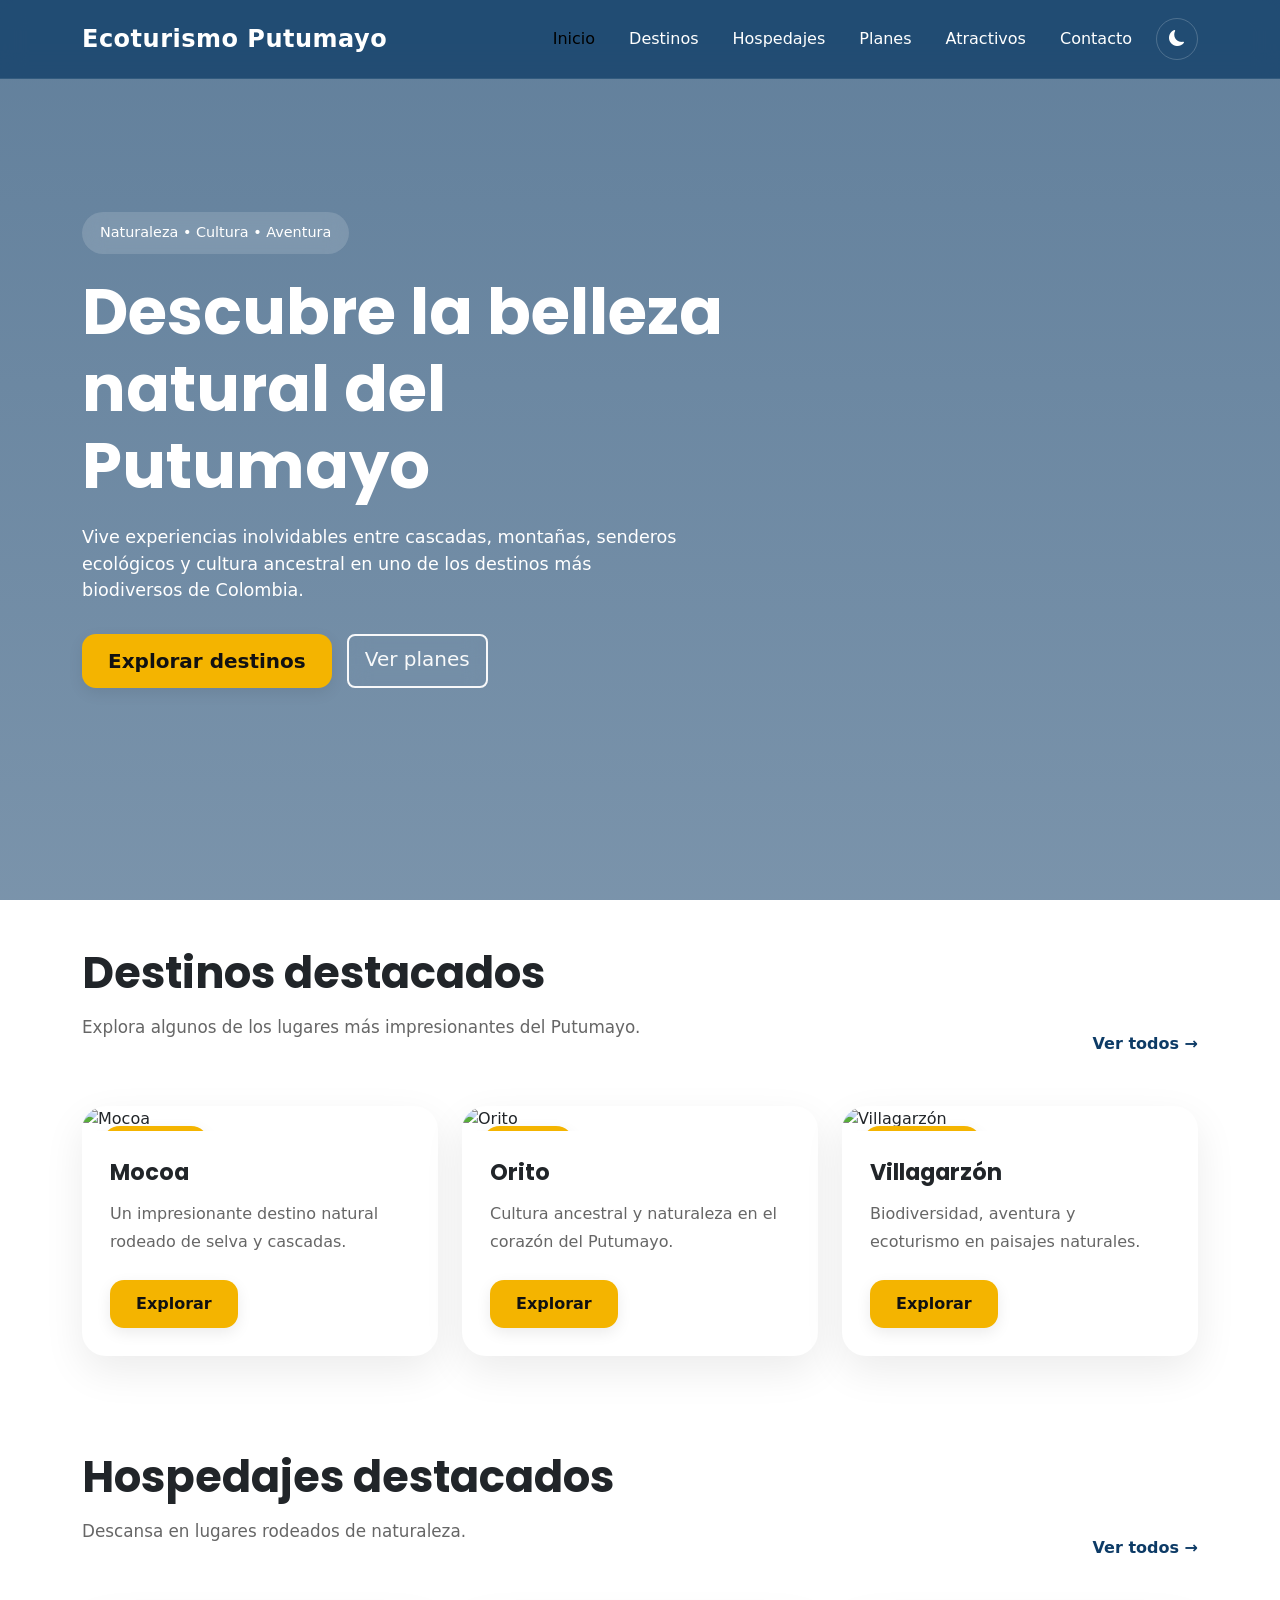
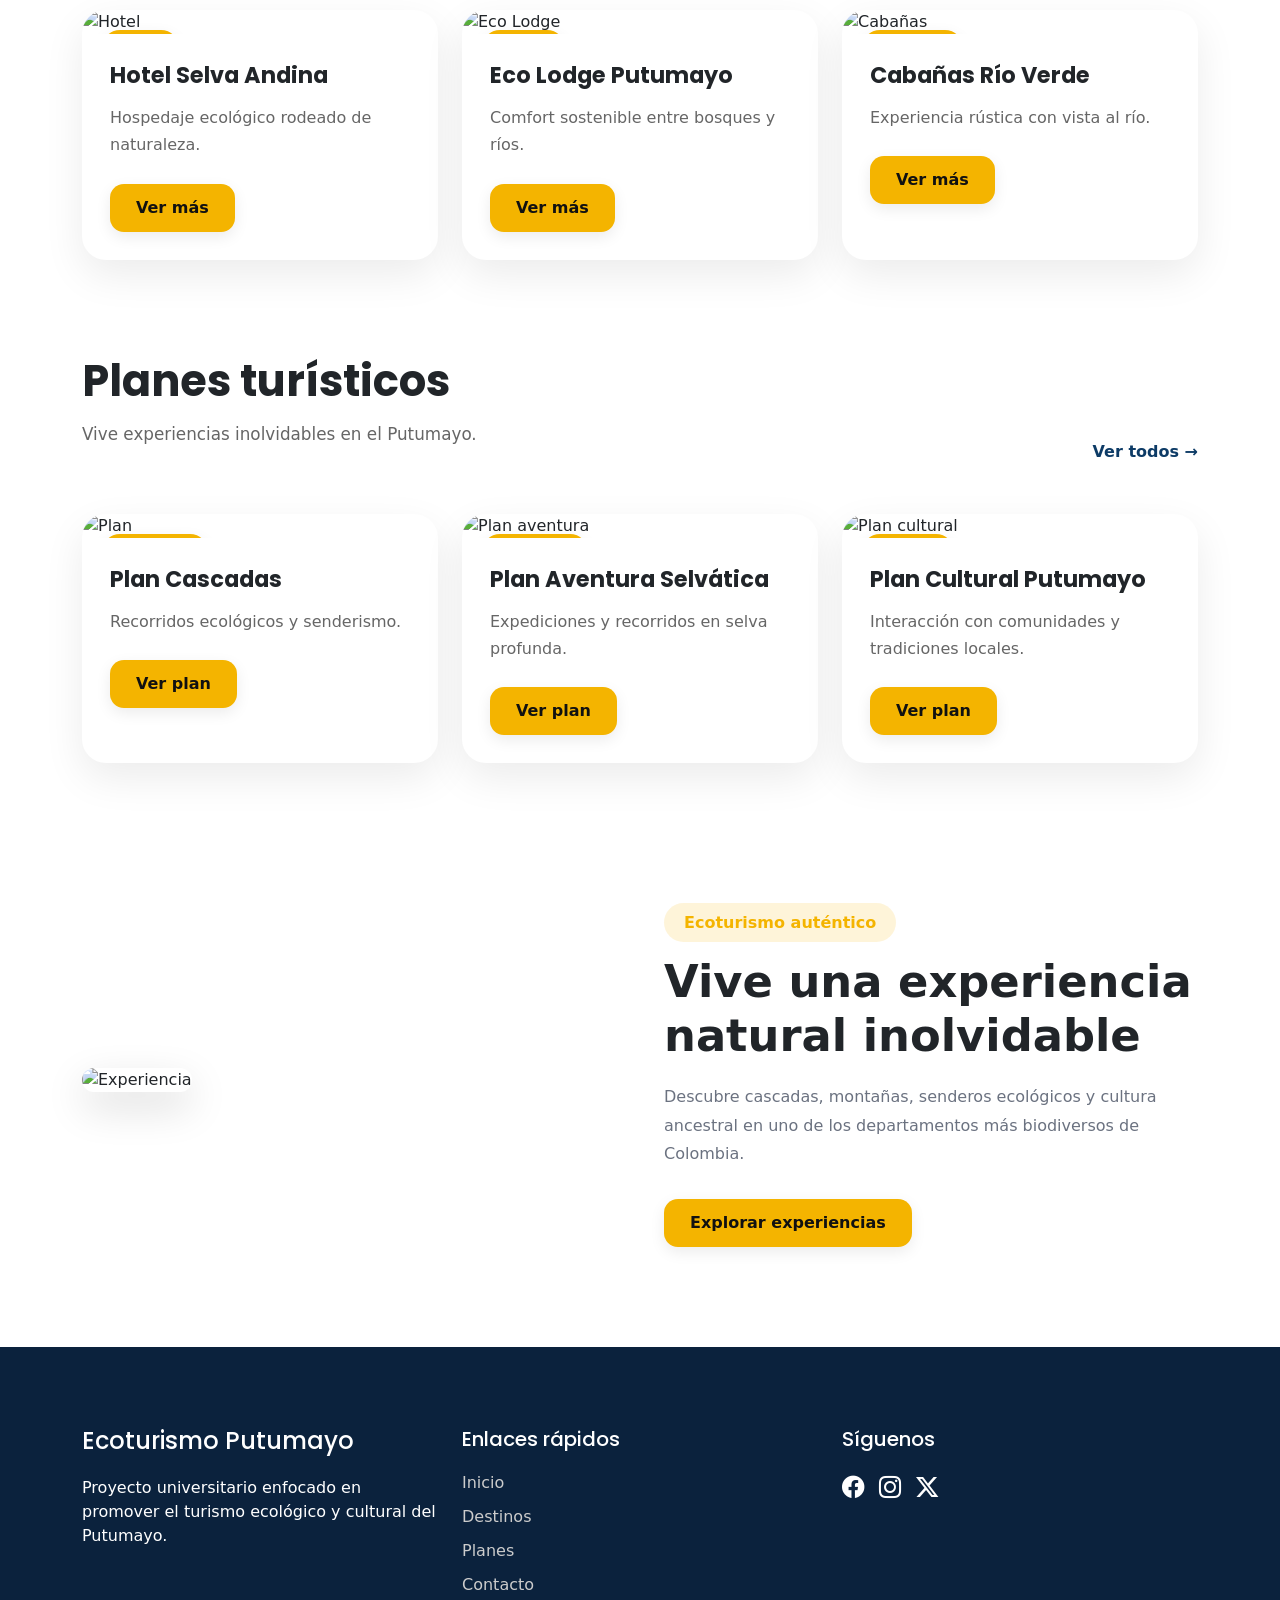
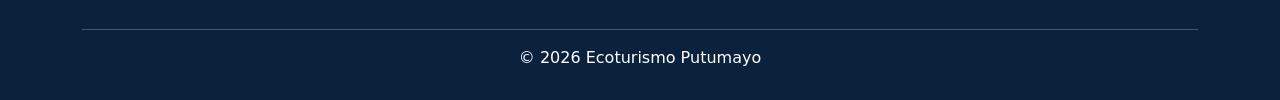
==== commit 1d494af1: "se añadieron cards y le elimino el modal" ====
--- a/index.html
+++ b/index.html
@@ -1,691 +1,499 @@
-<!DOCTYPE html>
+<!doctype html>
 <html lang="es">
-
-<head>
-
-    <meta charset="UTF-8">
-    <meta name="viewport" content="width=device-width, initial-scale=1.0">
+  <head>
+    <meta charset="UTF-8" />
+    <meta name="viewport" content="width=device-width, initial-scale=1.0" />
 
     <title>Ecoturismo Putumayo</title>
 
     <!-- Bootstrap -->
-    <link href="https://cdn.jsdelivr.net/npm/bootstrap@5.3.7/dist/css/bootstrap.min.css" rel="stylesheet">
+    <link
+      href="https://cdn.jsdelivr.net/npm/bootstrap@5.3.7/dist/css/bootstrap.min.css"
+      rel="stylesheet"
+    />
 
     <!-- Bootstrap Icons -->
-    <link rel="stylesheet"
-        href="https://cdn.jsdelivr.net/npm/bootstrap-icons@1.13.1/font/bootstrap-icons.min.css">
+    <link
+      rel="stylesheet"
+      href="https://cdn.jsdelivr.net/npm/bootstrap-icons@1.13.1/font/bootstrap-icons.min.css"
+    />
 
     <!-- Google Fonts -->
-    <link rel="preconnect" href="https://fonts.googleapis.com">
+    <link rel="preconnect" href="https://fonts.googleapis.com" />
 
     <link
-        href="https://fonts.googleapis.com/css2?family=Poppins:wght@400;500;600;700&family=Open+Sans:wght@300;400;500&display=swap"
-        rel="stylesheet">
+      href="https://fonts.googleapis.com/css2?family=Poppins:wght@400;500;600;700&family=Open+Sans:wght@300;400;500&display=swap"
+      rel="stylesheet"
+    />
 
     <!-- CSS -->
-    <link rel="stylesheet" href="assets/css/style.css">
-    <link rel="stylesheet" href="assets/css/responsive.css">
-    <link rel="stylesheet" href="assets/css/animations.css">
-
-</head>
-
-<body>
-
-    <!-- Navbar -->
+    <link rel="stylesheet" href="assets/css/style.css" />
+
+    <link rel="stylesheet" href="assets/css/responsive.css" />
+
+    <link rel="stylesheet" href="assets/css/animations.css" />
+  </head>
+
+  <body>
+    <!-- NAVBAR -->
+
     <nav class="navbar navbar-expand-lg fixed-top custom-navbar">
-
-        <div class="container">
-
-            <a class="navbar-brand" href="index.html">
-
-                Ecoturismo Putumayo
-
-            </a>
-
-            <button class="navbar-toggler"
-                type="button"
-                data-bs-toggle="collapse"
-                data-bs-target="#navbarContenido">
-
-                <span class="navbar-toggler-icon"></span>
-
-            </button>
-
-            <div class="collapse navbar-collapse"
-                id="navbarContenido">
-
-                <ul class="navbar-nav ms-auto">
-
-                    <li class="nav-item">
-                        <a class="nav-link active"
-                            href="index.html">
-                            Inicio
-                        </a>
-                    </li>
-
-                    <li class="nav-item">
-                        <a class="nav-link"
-                            href="destinos.html">
-                            Destinos
-                        </a>
-                    </li>
-
-                    <li class="nav-item">
-                        <a class="nav-link"
-                            href="hospedajes.html">
-                            Hospedajes
-                        </a>
-                    </li>
-
-                    <li class="nav-item">
-                        <a class="nav-link"
-                            href="planes.html">
-                            Planes
-                        </a>
-                    </li>
-
-                    <li class="nav-item">
-                        <a class="nav-link"
-                            href="atractivos.html">
-                            Atractivos
-                        </a>
-                    </li>
-
-                    <li class="nav-item">
-                        <a class="nav-link"
-                            href="contacto.html">
-                            Contacto
-                        </a>
-                    </li>
-
-                    <li class="nav-item ms-lg-3">
-
-                        <button id="darkModeBtn"
-                            class="dark-btn">
-
-                            <i class="bi bi-moon-stars-fill"></i>
-
-                        </button>
-
-                    </li>
-
-                </ul>
-
-            </div>
-
-        </div>
-
+      <div class="container">
+        <a class="navbar-brand" href="index.html"> Ecoturismo Putumayo </a>
+
+        <button
+          class="navbar-toggler"
+          type="button"
+          data-bs-toggle="collapse"
+          data-bs-target="#navbarContenido"
+        >
+          <span class="navbar-toggler-icon"></span>
+        </button>
+
+        <div class="collapse navbar-collapse" id="navbarContenido">
+          <ul class="navbar-nav ms-auto align-items-lg-center">
+            <li class="nav-item">
+              <a class="nav-link active" href="index.html"> Inicio </a>
+            </li>
+
+            <li class="nav-item">
+              <a class="nav-link" href="destinos.html"> Destinos </a>
+            </li>
+
+            <li class="nav-item">
+              <a class="nav-link" href="hospedajes.html"> Hospedajes </a>
+            </li>
+
+            <li class="nav-item">
+              <a class="nav-link" href="planes.html"> Planes </a>
+            </li>
+
+            <li class="nav-item">
+              <a class="nav-link" href="atractivos.html"> Atractivos </a>
+            </li>
+
+            <li class="nav-item">
+              <a class="nav-link" href="contacto.html"> Contacto </a>
+            </li>
+
+            <li class="nav-item ms-lg-3">
+              <button id="darkModeBtn" class="dark-btn">
+                <i class="bi bi-moon-fill"></i>
+              </button>
+            </li>
+          </ul>
+        </div>
+      </div>
     </nav>
 
-    <!-- Hero Section -->
+    <!-- HERO -->
+
     <header class="hero-section">
-
-        <div class="hero-overlay"></div>
-
-        <div class="container">
-
-            <div class="row min-vh-100 align-items-center">
-
-                <div class="col-lg-7">
-
-                    <span class="hero-badge">
-                        Naturaleza • Cultura • Aventura
-                    </span>
-
-                    <h1 class="hero-title">
-
-                        Descubre la belleza natural del Putumayo
-
-                    </h1>
-
-                    <p class="hero-description">
-
-                        Vive experiencias inolvidables entre cascadas,
-                        montañas, senderos ecológicos y cultura ancestral
-                        en uno de los destinos más biodiversos de Colombia.
-
-                    </p>
-
-                    <div class="hero-buttons">
-
-                        <a href="destinos.html"
-                            class="btn btn-success btn-lg">
-
-                            Explorar destinos
-
-                        </a>
-
-                        <a href="planes.html"
-                            class="btn btn-outline-light btn-lg">
-
-                            Ver planes
-
-                        </a>
-
-                    </div>
-
-                </div>
-
-            </div>
-
-        </div>
-
+      <div class="hero-overlay"></div>
+
+      <div class="container">
+        <div class="row min-vh-100 align-items-center">
+          <div class="col-lg-7">
+            <span class="hero-badge"> Naturaleza • Cultura • Aventura </span>
+
+            <h1 class="hero-title">Descubre la belleza natural del Putumayo</h1>
+
+            <p class="hero-description">
+              Vive experiencias inolvidables entre cascadas, montañas, senderos
+              ecológicos y cultura ancestral en uno de los destinos más
+              biodiversos de Colombia.
+            </p>
+
+            <div class="hero-buttons">
+              <a href="destinos.html" class="btn btn-success btn-lg">
+                Explorar destinos
+              </a>
+
+              <a href="planes.html" class="btn btn-outline-light btn-lg">
+                Ver planes
+              </a>
+            </div>
+          </div>
+        </div>
+      </div>
     </header>
 
-    <!-- Destinos destacados -->
+    <!-- DESTINOS -->
+
     <section class="featured-section py-5">
-
-        <div class="container">
-
-            <div class="section-title text-center mb-5">
-
-                <h2>Destinos destacados</h2>
+      <div class="container">
+        <div class="section-header">
+          <div class="section-title">
+            <h2>Destinos destacados</h2>
+
+            <p>
+              Explora algunos de los lugares más impresionantes del Putumayo.
+            </p>
+          </div>
+
+          <a href="destinos.html" class="view-all-btn"> Ver todos → </a>
+        </div>
+
+        <div class="row g-4">
+          <!-- CARD -->
+
+          <div class="col-md-6 col-lg-4">
+            <div class="destination-card">
+              <div class="card-image">
+                <img
+                  src="https://images.unsplash.com/photo-1506744038136-46273834b3fb?q=80&w=1200&auto=format&fit=crop"
+                  alt="Mocoa"
+                />
+
+                <span class="card-category"> Cascadas </span>
+              </div>
+
+              <div class="card-content">
+                <h4>Mocoa</h4>
 
                 <p>
-                    Explora algunos de los lugares más impresionantes del Putumayo.
+                  Un impresionante destino natural rodeado de selva y cascadas.
                 </p>
 
-            </div>
-
-            <div class="row g-4">
-
-    <!-- CARD 1 -->
-    <div class="col-md-6 col-lg-4">
-
-        <div class="destination-card">
-
-            <div class="card-image">
-
-                <img src="https://images.unsplash.com/photo-1506744038136-46273834b3fb?q=80&w=1200&auto=format&fit=crop"
-                    alt="Fin del Mundo">
-
-                <span class="card-category">
-                    Cascadas
-                </span>
-
-            </div>
-
-            <div class="card-content">
-
-                <h4>Fin del Mundo</h4>
+                <div class="card-footer-custom">
+                  <a href="ciudades/mocoa.html" class="btn btn-success">
+                    Explorar
+                  </a>
+                </div>
+              </div>
+            </div>
+          </div>
+
+          <!-- CARD -->
+
+          <div class="col-md-6 col-lg-4">
+            <div class="destination-card">
+              <div class="card-image">
+                <img
+                  src="https://images.unsplash.com/photo-1500530855697-b586d89ba3ee?q=80&w=1200&auto=format&fit=crop"
+                  alt="Orito"
+                />
+
+                <span class="card-category"> Cultura </span>
+              </div>
+
+              <div class="card-content">
+                <h4>Orito</h4>
 
                 <p>
-                    Un impresionante destino natural rodeado de selva,
-                    senderos ecológicos y cascadas.
+                  Cultura ancestral y naturaleza en el corazón del Putumayo.
                 </p>
 
                 <div class="card-footer-custom">
-
-                    <button class="btn btn-success"
-    data-bs-toggle="modal"
-    data-bs-target="#modalFinDelMundo">
-
-    Explorar
-
-</button>
-
-                    <button class="favorite-btn">
-                        <i class="bi bi-heart"></i>
-                    </button>
-
-                </div>
-
-            </div>
-
-        </div>
-
-    </div>
-
-    <!-- CARD 2 -->
-    <div class="col-md-6 col-lg-4">
-
-        <div class="destination-card">
-
-            <div class="card-image">
-
-                <img src="https://images.unsplash.com/photo-1500530855697-b586d89ba3ee?q=80&w=1200&auto=format&fit=crop"
-                    alt="Valle del Sibundoy">
-
-                <span class="card-category">
-                    Cultura
-                </span>
-
-            </div>
-
-            <div class="card-content">
-
-                <h4>Valle del Sibundoy</h4>
+                  <a href="ciudades/orito.html" class="btn btn-success">
+                    Explorar
+                  </a>
+                </div>
+              </div>
+            </div>
+          </div>
+
+          <!-- CARD -->
+
+          <div class="col-md-6 col-lg-4">
+            <div class="destination-card">
+              <div class="card-image">
+                <img
+                  src="https://images.unsplash.com/photo-1441974231531-c6227db76b6e?q=80&w=1200&auto=format&fit=crop"
+                  alt="Villagarzón"
+                />
+
+                <span class="card-category"> Naturaleza </span>
+              </div>
+
+              <div class="card-content">
+                <h4>Villagarzón</h4>
 
                 <p>
-                    Tradición ancestral, paisajes verdes y experiencias
-                    culturales únicas.
+                  Biodiversidad, aventura y ecoturismo en paisajes naturales.
                 </p>
 
                 <div class="card-footer-custom">
-
-                    <button class="btn btn-success"
-                        data-bs-toggle="modal"
-                        data-bs-target="#modalValleDelSibundoy">
-                        Explorar
-                    </button>
-
-                    <button class="favorite-btn">
-                        <i class="bi bi-heart"></i>
-                    </button>
-
-                </div>
-
-            </div>
-
-        </div>
-
-    </div>
-
-    <!-- CARD 3 -->
-    <div class="col-md-6 col-lg-4">
-
-        <div class="destination-card">
-
-            <div class="card-image">
-
-                <img src="https://images.unsplash.com/photo-1441974231531-c6227db76b6e?q=80&w=1200&auto=format&fit=crop"
-                    alt="Mocoa">
-
-                <span class="card-category">
-                    Naturaleza
-                </span>
-
-            </div>
-
-            <div class="card-content">
-
-                <h4>Mocoa</h4>
-
-                <p>
-                    Ecoturismo, aventura y biodiversidad en el corazón
-                    del Putumayo.
-                </p>
-
-                <div class="card-footer-custom">
-
-                    <button class="btn btn-success"
-                        data-bs-toggle="modal"
-                        data-bs-target="#modalMocoa">
-                        Explorar
-                    </button>
-
-                    <button class="favorite-btn">
-                        <i class="bi bi-heart"></i>
-                    </button>
-
-                </div>
-
-            </div>
-
-        </div>
-
-    </div>
-
-</div>
-
+                  <a href="ciudades/villagarzon.html" class="btn btn-success">
+                    Explorar
+                  </a>
+                </div>
+              </div>
+            </div>
+          </div>
+        </div>
+      </div>
     </section>
 
-    <!-- Modal Fin del Mundo -->
-
-<div class="modal fade"
-    id="modalFinDelMundo"
-    tabindex="-1">
-
-    <div class="modal-dialog modal-lg modal-dialog-centered">
-
-        <div class="modal-content custom-modal">
-
-            <div class="modal-header border-0">
-
-                <h3 class="modal-title">
-
-                    Fin del Mundo
-
-                </h3>
-
-                <button type="button"
-                    class="btn-close"
-                    data-bs-dismiss="modal">
-
-                </button>
-
-            </div>
-
-            <div class="modal-body">
-
-                <img src="https://images.unsplash.com/photo-1506744038136-46273834b3fb?q=80&w=1200&auto=format&fit=crop"
-                    alt="Fin del Mundo"
-                    class="img-fluid rounded mb-4">
-
-                <p>
-
-                    El Fin del Mundo es uno de los destinos turísticos
-                    más visitados del Putumayo, famoso por sus
-                    impresionantes cascadas, senderos ecológicos
-                    y paisajes naturales.
-
-                </p>
-
-                <div class="row mt-4">
-
-                    <div class="col-md-4">
-
-                        <div class="info-box">
-
-                            <i class="bi bi-geo-alt-fill"></i>
-
-                            <h5>Ubicación</h5>
-
-                            <p>Mocoa, Putumayo</p>
-
-                        </div>
-
-                    </div>
-
-                    <div class="col-md-4">
-
-                        <div class="info-box">
-
-                            <i class="bi bi-tree-fill"></i>
-
-                            <h5>Actividad</h5>
-
-                            <p>Senderismo</p>
-
-                        </div>
-
-                    </div>
-
-                    <div class="col-md-4">
-
-                        <div class="info-box">
-
-                            <i class="bi bi-clock-fill"></i>
-
-                            <h5>Horario</h5>
-
-                            <p>8:00 AM - 5:00 PM</p>
-
-                        </div>
-
-                    </div>
-
-                </div>
-
-            </div>
-
-        </div>
-
-    </div>
-
-</div>
-
-<div class="modal fade"
-    id="modalValleDelSibundoy"
-    tabindex="-1">
-
-    <div class="modal-dialog modal-lg modal-dialog-centered">
-
-        <div class="modal-content custom-modal">
-
-            <div class="modal-header border-0">
-
-                <h3 class="modal-title">
-
-                    Valle del Sibundoy
-
-                </h3>
-
-                <button type="button"
-                    class="btn-close"
-                    data-bs-dismiss="modal">
-
-                </button>
-
-            </div>
-
-            <div class="modal-body">
-
-                <img src="https://images.unsplash.com/photo-1506744038136-46273834b3fb?q=80&w=1200&auto=format&fit=crop"
-                    alt="Valle del Sibundoy"
-                    class="img-fluid rounded mb-4">
-
-                <p>
-
-                    El Valle del Sibundoy es uno de los destinos turísticos
-                    más emblemáticos del Putumayo, conocido por sus
-                    paisajes naturales, ríos y comunidades indígenas.
-
-                </p>
-
-                <div class="row mt-4">
-
-                    <div class="col-md-4">
-
-                        <div class="info-box">
-
-                            <i class="bi bi-geo-alt-fill"></i>
-
-                            <h5>Ubicación</h5>
-
-                            <p>Valle del Sibundoy, Putumayo</p>
-
-                        </div>
-
-                    </div>
-
-                    <div class="col-md-4">
-
-                        <div class="info-box">
-
-                            <i class="bi bi-tree-fill"></i>
-
-                            <h5>Actividad</h5>
-
-                            <p>Senderismo</p>
-
-                        </div>
-
-                    </div>
-
-                    <div class="col-md-4">
-
-                        <div class="info-box">
-
-                            <i class="bi bi-clock-fill"></i>
-
-                            <h5>Horario</h5>
-
-                            <p>8:00 AM - 5:00 PM</p>
-
-                        </div>
-
-                    </div>
-
-                </div>
-
-            </div>
-
-        </div>
-
-    </div>
-
-</div>
-
-<div class="modal fade"
-    id="modalMocoa"
-    tabindex="-1">
-
-    <div class="modal-dialog modal-lg modal-dialog-centered">
-
-        <div class="modal-content custom-modal">
-
-            <div class="modal-header border-0">
-
-                <h3 class="modal-title">
-
-                    Mocoa
-
-                </h3>
-
-                <button type="button"
-                    class="btn-close"
-                    data-bs-dismiss="modal">
-
-                </button>
-
-            </div>
-
-            <div class="modal-body">
-
-                <img src="https://images.unsplash.com/photo-1506744038136-46273834b3fb?q=80&w=1200&auto=format&fit=crop"
-                    alt="Mocoa"
-                    class="img-fluid rounded mb-4">
-
-                <p>
-
-                    Mocoa es una de las principales ciudades del Putumayo, conocida por su rica cultura indígena y sus paisajes naturales.
-
-                </p>
-
-                <div class="row mt-4">
-
-                    <div class="col-md-4">
-
-                        <div class="info-box">
-
-                            <i class="bi bi-geo-alt-fill"></i>
-
-                            <h5>Ubicación</h5>
-
-                            <p>Mocoa, Putumayo</p>
-
-                        </div>
-
-                    </div>
-
-                    <div class="col-md-4">
-
-                        <div class="info-box">
-
-                            <i class="bi bi-tree-fill"></i>
-
-                            <h5>Actividad</h5>
-
-                            <p>Senderismo</p>
-
-                        </div>
-
-                    </div>
-
-                    <div class="col-md-4">
-
-                        <div class="info-box">
-
-                            <i class="bi bi-clock-fill"></i>
-
-                            <h5>Horario</h5>
-
-                            <p>8:00 AM - 5:00 PM</p>
-
-                        </div>
-
-                    </div>
-
-                </div>
-
-            </div>
-
-        </div>
-
-    </div>
-
-</div>
-
-    <!-- Footer -->
+    <!-- HOSPEDAJES -->
+
+    <section class="featured-section py-5">
+      <div class="container">
+        <div class="section-header">
+          <div class="section-title">
+            <h2>Hospedajes destacados</h2>
+
+            <p>Descansa en lugares rodeados de naturaleza.</p>
+          </div>
+
+          <a href="hospedajes.html" class="view-all-btn"> Ver todos → </a>
+        </div>
+
+        <div class="row g-4">
+          <div class="col-md-6 col-lg-4">
+            <div class="destination-card">
+              <div class="card-image">
+                <img
+                  src="https://images.unsplash.com/photo-1566073771259-6a8506099945?q=80&w=1200&auto=format&fit=crop"
+                  alt="Hotel"
+                />
+
+                <span class="card-category"> Hotel </span>
+              </div>
+
+              <div class="card-content">
+                <h4>Hotel Selva Andina</h4>
+
+                <p>Hospedaje ecológico rodeado de naturaleza.</p>
+
+                <div class="card-footer-custom">
+                  <a href="#" class="btn btn-success"> Ver más </a>
+                </div>
+              </div>
+            </div>
+          </div>
+
+          <div class="col-md-6 col-lg-4">
+            <div class="destination-card">
+              <div class="card-image">
+                <img
+                  src="https://images.unsplash.com/photo-1505693416388-ac5ce068fe85?q=80&w=1200&auto=format&fit=crop"
+                  alt="Eco Lodge"
+                />
+
+                <span class="card-category"> Lodge </span>
+              </div>
+
+              <div class="card-content">
+                <h4>Eco Lodge Putumayo</h4>
+
+                <p>Comfort sostenible entre bosques y ríos.</p>
+
+                <div class="card-footer-custom">
+                  <a href="#" class="btn btn-success"> Ver más </a>
+                </div>
+              </div>
+            </div>
+          </div>
+
+          <div class="col-md-6 col-lg-4">
+            <div class="destination-card">
+              <div class="card-image">
+                <img
+                  src="https://images.unsplash.com/photo-1505693416388-ac5ce068fe85?q=80&w=1200&auto=format&fit=crop"
+                  alt="Cabañas"
+                />
+
+                <span class="card-category"> Cabañas </span>
+              </div>
+
+              <div class="card-content">
+                <h4>Cabañas Río Verde</h4>
+
+                <p>Experiencia rústica con vista al río.</p>
+
+                <div class="card-footer-custom">
+                  <a href="#" class="btn btn-success"> Ver más </a>
+                </div>
+              </div>
+            </div>
+          </div>
+        </div>
+      </div>
+    </section>
+
+    <!-- PLANES -->
+
+    <section class="featured-section py-5">
+      <div class="container">
+        <div class="section-header">
+          <div class="section-title">
+            <h2>Planes turísticos</h2>
+
+            <p>Vive experiencias inolvidables en el Putumayo.</p>
+          </div>
+
+          <a href="planes.html" class="view-all-btn"> Ver todos → </a>
+        </div>
+
+        <div class="row g-4">
+          <div class="col-md-6 col-lg-4">
+            <div class="destination-card">
+              <div class="card-image">
+                <img
+                  src="https://images.unsplash.com/photo-1506744038136-46273834b3fb?q=80&w=1200&auto=format&fit=crop"
+                  alt="Plan"
+                />
+
+                <span class="card-category"> Aventura </span>
+              </div>
+
+              <div class="card-content">
+                <h4>Plan Cascadas</h4>
+
+                <p>Recorridos ecológicos y senderismo.</p>
+
+                <div class="card-footer-custom">
+                  <a href="#" class="btn btn-success"> Ver plan </a>
+                </div>
+              </div>
+            </div>
+          </div>
+
+          <div class="col-md-6 col-lg-4">
+            <div class="destination-card">
+              <div class="card-image">
+                <img
+                  src="https://images.unsplash.com/photo-1500534314209-a25ddb2bd429?q=80&w=1200&auto=format&fit=crop"
+                  alt="Plan aventura"
+                />
+
+                <span class="card-category"> Aventura </span>
+              </div>
+
+              <div class="card-content">
+                <h4>Plan Aventura Selvática</h4>
+
+                <p>Expediciones y recorridos en selva profunda.</p>
+
+                <div class="card-footer-custom">
+                  <a href="#" class="btn btn-success"> Ver plan </a>
+                </div>
+              </div>
+            </div>
+          </div>
+
+          <div class="col-md-6 col-lg-4">
+            <div class="destination-card">
+              <div class="card-image">
+                <img
+                  src="https://images.unsplash.com/photo-1500534314209-a25ddb2bd429?q=80&w=1200&auto=format&fit=crop"
+                  alt="Plan cultural"
+                />
+
+                <span class="card-category"> Cultura </span>
+              </div>
+
+              <div class="card-content">
+                <h4>Plan Cultural Putumayo</h4>
+
+                <p>Interacción con comunidades y tradiciones locales.</p>
+
+                <div class="card-footer-custom">
+                  <a href="#" class="btn btn-success"> Ver plan </a>
+                </div>
+              </div>
+            </div>
+          </div>
+        </div>
+      </div>
+    </section>
+
+    <!-- EXPERIENCIA -->
+
+    <section class="experience-section">
+      <div class="container">
+        <div class="row align-items-center g-5">
+          <div class="col-lg-6">
+            <img
+              src="https://images.unsplash.com/photo-1506744038136-46273834b3fb?q=80&w=1400&auto=format&fit=crop"
+              class="img-fluid experience-image"
+              alt="Experiencia"
+            />
+          </div>
+
+          <div class="col-lg-6">
+            <div class="experience-content">
+              <span class="experience-badge"> Ecoturismo auténtico </span>
+
+              <h2>Vive una experiencia natural inolvidable</h2>
+
+              <p>
+                Descubre cascadas, montañas, senderos ecológicos y cultura
+                ancestral en uno de los departamentos más biodiversos de
+                Colombia.
+              </p>
+
+              <a href="planes.html" class="btn btn-success">
+                Explorar experiencias
+              </a>
+            </div>
+          </div>
+        </div>
+      </div>
+    </section>
+
+    <!-- FOOTER -->
+
     <footer class="footer">
-
-        <div class="container">
-
-            <div class="row g-4">
-
-                <div class="col-lg-4">
-
-                    <h4>Ecoturismo Putumayo</h4>
-
-                    <p>
-                        Proyecto universitario enfocado en promover
-                        el turismo ecológico y cultural del Putumayo.
-                    </p>
-
-                </div>
-
-                <div class="col-lg-4">
-
-                    <h5>Enlaces rápidos</h5>
-
-                    <ul class="footer-links">
-
-                        <li>
-                            <a href="index.html">Inicio</a>
-                        </li>
-
-                        <li>
-                            <a href="destinos.html">Destinos</a>
-                        </li>
-
-                        <li>
-                            <a href="planes.html">Planes</a>
-                        </li>
-
-                        <li>
-                            <a href="contacto.html">Contacto</a>
-                        </li>
-
-                    </ul>
-
-                </div>
-
-                <div class="col-lg-4">
-
-                    <h5>Síguenos</h5>
-
-                    <div class="social-icons">
-
-                        <i class="bi bi-facebook"></i>
-                        <i class="bi bi-instagram"></i>
-                        <i class="bi bi-twitter-x"></i>
-
-                    </div>
-
-                </div>
-
-            </div>
-
-            <hr>
-
-            <p class="text-center mb-0">
-
-                © 2026 Ecoturismo Putumayo
-
+      <div class="container">
+        <div class="row g-4">
+          <div class="col-lg-4">
+            <h4>Ecoturismo Putumayo</h4>
+
+            <p>
+              Proyecto universitario enfocado en promover el turismo ecológico y
+              cultural del Putumayo.
             </p>
-
-        </div>
-
+          </div>
+
+          <div class="col-lg-4">
+            <h5>Enlaces rápidos</h5>
+
+            <ul class="footer-links">
+              <li>
+                <a href="index.html">Inicio</a>
+              </li>
+
+              <li>
+                <a href="destinos.html">Destinos</a>
+              </li>
+
+              <li>
+                <a href="planes.html">Planes</a>
+              </li>
+
+              <li>
+                <a href="contacto.html">Contacto</a>
+              </li>
+            </ul>
+          </div>
+
+          <div class="col-lg-4">
+            <h5>Síguenos</h5>
+
+            <div class="social-icons">
+              <i class="bi bi-facebook"></i>
+              <i class="bi bi-instagram"></i>
+              <i class="bi bi-twitter-x"></i>
+            </div>
+          </div>
+        </div>
+
+        <hr />
+
+        <p class="text-center mb-0">© 2026 Ecoturismo Putumayo</p>
+      </div>
     </footer>
 
     <!-- Bootstrap -->
+
     <script src="https://cdn.jsdelivr.net/npm/bootstrap@5.3.7/dist/js/bootstrap.bundle.min.js"></script>
 
     <!-- JS -->
+
     <script src="assets/js/main.js"></script>
+
     <script src="assets/js/darkmode.js"></script>
-
-</body>
-
-</html>+  </body>
+</html>
--- a/assets/css/style.css
+++ b/assets/css/style.css
@@ -192,6 +192,140 @@
 
 }
 
+/* =========================
+   SECTION HEADER
+========================= */
+
+.section-header {
+
+    display: flex;
+
+    justify-content: space-between;
+
+    align-items: end;
+
+    margin-bottom: 50px;
+
+    gap: 20px;
+
+}
+
+.view-all-btn {
+
+    color: var(--primary-color);
+
+    font-weight: 700;
+
+    text-decoration: none;
+
+    transition: var(--transition);
+
+}
+
+.view-all-btn:hover {
+
+    color: var(--accent-color);
+
+}
+
+/* =========================
+   EXPERIENCE SECTION
+========================= */
+
+.experience-section {
+
+    padding: 100px 0;
+
+}
+
+.experience-image {
+
+    border-radius: 30px;
+
+    box-shadow: var(--shadow-lg);
+
+}
+
+.experience-content h2 {
+
+    font-size: 2.8rem;
+
+    font-weight: 700;
+
+    margin: 20px 0;
+
+}
+
+.experience-content p {
+
+    color: var(--text-light);
+
+    line-height: 1.8;
+
+    margin-bottom: 30px;
+
+}
+
+.experience-badge {
+
+    background: rgba(244, 180, 0, 0.15);
+
+    color: var(--accent-color);
+
+    padding: 10px 20px;
+
+    border-radius: 50px;
+
+    font-weight: 700;
+
+}
+
+/* =========================
+   DARK BUTTON
+========================= */
+
+.dark-btn {
+
+    width: 42px;
+    height: 42px;
+
+    border-radius: 50%;
+
+    border: 1px solid rgba(255,255,255,0.2);
+
+    background: transparent;
+
+    color: white;
+
+    display: flex;
+    align-items: center;
+    justify-content: center;
+
+    transition: var(--transition);
+
+}
+
+.dark-btn:hover {
+
+    background: rgba(255,255,255,0.15);
+
+    transform: rotate(8deg);
+
+}
+
+/* DARK MODE */
+
+.dark-mode .view-all-btn {
+
+    color: var(--accent-color);
+
+}
+
+.dark-mode .experience-content p {
+
+    color: #CBD5E1;
+
+}
 
 /* =========================
    BOTONES
@@ -232,6 +366,39 @@
     border-width: 2px;
 
     backdrop-filter: blur(10px);
+
+}
+
+/* =========================
+   DARK BUTTON
+========================= */
+
+.dark-btn {
+
+    width: 42px;
+    height: 42px;
+
+    border-radius: 50%;
+
+    border: 1px solid rgba(255,255,255,0.2);
+
+    background: transparent;
+
+    color: white;
+
+    display: flex;
+    align-items: center;
+    justify-content: center;
+
+    transition: var(--transition);
+
+}
+
+.dark-btn:hover {
+
+    background: rgba(255,255,255,0.15);
+
+    transform: rotate(8deg);
 
 }
 
@@ -626,3 +793,165 @@
     font-weight: 700;
 
 }
+
+/* =========================
+   CITY PAGES
+========================= */
+
+.city-hero {
+
+    position: relative;
+
+    min-height: 100vh;
+
+    background-image:
+        linear-gradient(
+            rgba(13, 59, 102, 0.7),
+            rgba(13, 59, 102, 0.6)
+        ),
+
+        url('https://images.unsplash.com/photo-1506744038136-46273834b3fb?q=80&w=1600&auto=format&fit=crop');
+
+    background-size: cover;
+    background-position: center;
+
+    display: flex;
+    align-items: center;
+
+    color: white;
+
+}
+
+.city-image {
+
+    border-radius: 25px;
+
+    box-shadow: var(--shadow-lg);
+
+}
+
+.map-container {
+
+    border-radius: 25px;
+
+    overflow: hidden;
+
+    box-shadow: var(--shadow-md);
+
+}
+
+.map-container iframe {
+
+    width: 100%;
+    height: 450px;
+
+    border: none;
+
+}
+
+.lodging-card {
+
+    background: white;
+
+    border-radius: 30px;
+
+    overflow: hidden;
+
+    box-shadow: var(--shadow-md);
+
+}
+
+.lodging-image {
+
+    height: 100%;
+    object-fit: cover;
+
+}
+
+.lodging-content {
+
+    padding: 40px;
+
+}
+
+.services-list {
+
+    display: flex;
+    gap: 12px;
+
+    flex-wrap: wrap;
+
+    list-style: none;
+
+    padding: 0;
+
+    margin: 25px 0;
+
+}
+
+.services-list li {
+
+    background: #EEF2F7;
+
+    padding: 10px 18px;
+
+    border-radius: 50px;
+
+    font-weight: 600;
+
+}
+
+.plan-card {
+
+    position: relative;
+
+    border-radius: 30px;
+
+    overflow: hidden;
+
+}
+
+.plan-card img {
+
+    height: 500px;
+
+    object-fit: cover;
+
+}
+
+.plan-overlay {
+
+    position: absolute;
+
+    inset: 0;
+
+    background: linear-gradient(
+        to top,
+        rgba(0,0,0,0.7),
+        rgba(0,0,0,0.2)
+    );
+
+    display: flex;
+
+    flex-direction: column;
+    justify-content: end;
+
+    padding: 40px;
+
+    color: white;
+
+}
+
+/* DARK MODE */
+
+.dark-mode .lodging-card {
+
+    background: #102132;
+
+}
+
+.dark-mode .services-list li {
+
+    background: #1B3147;
+
+}
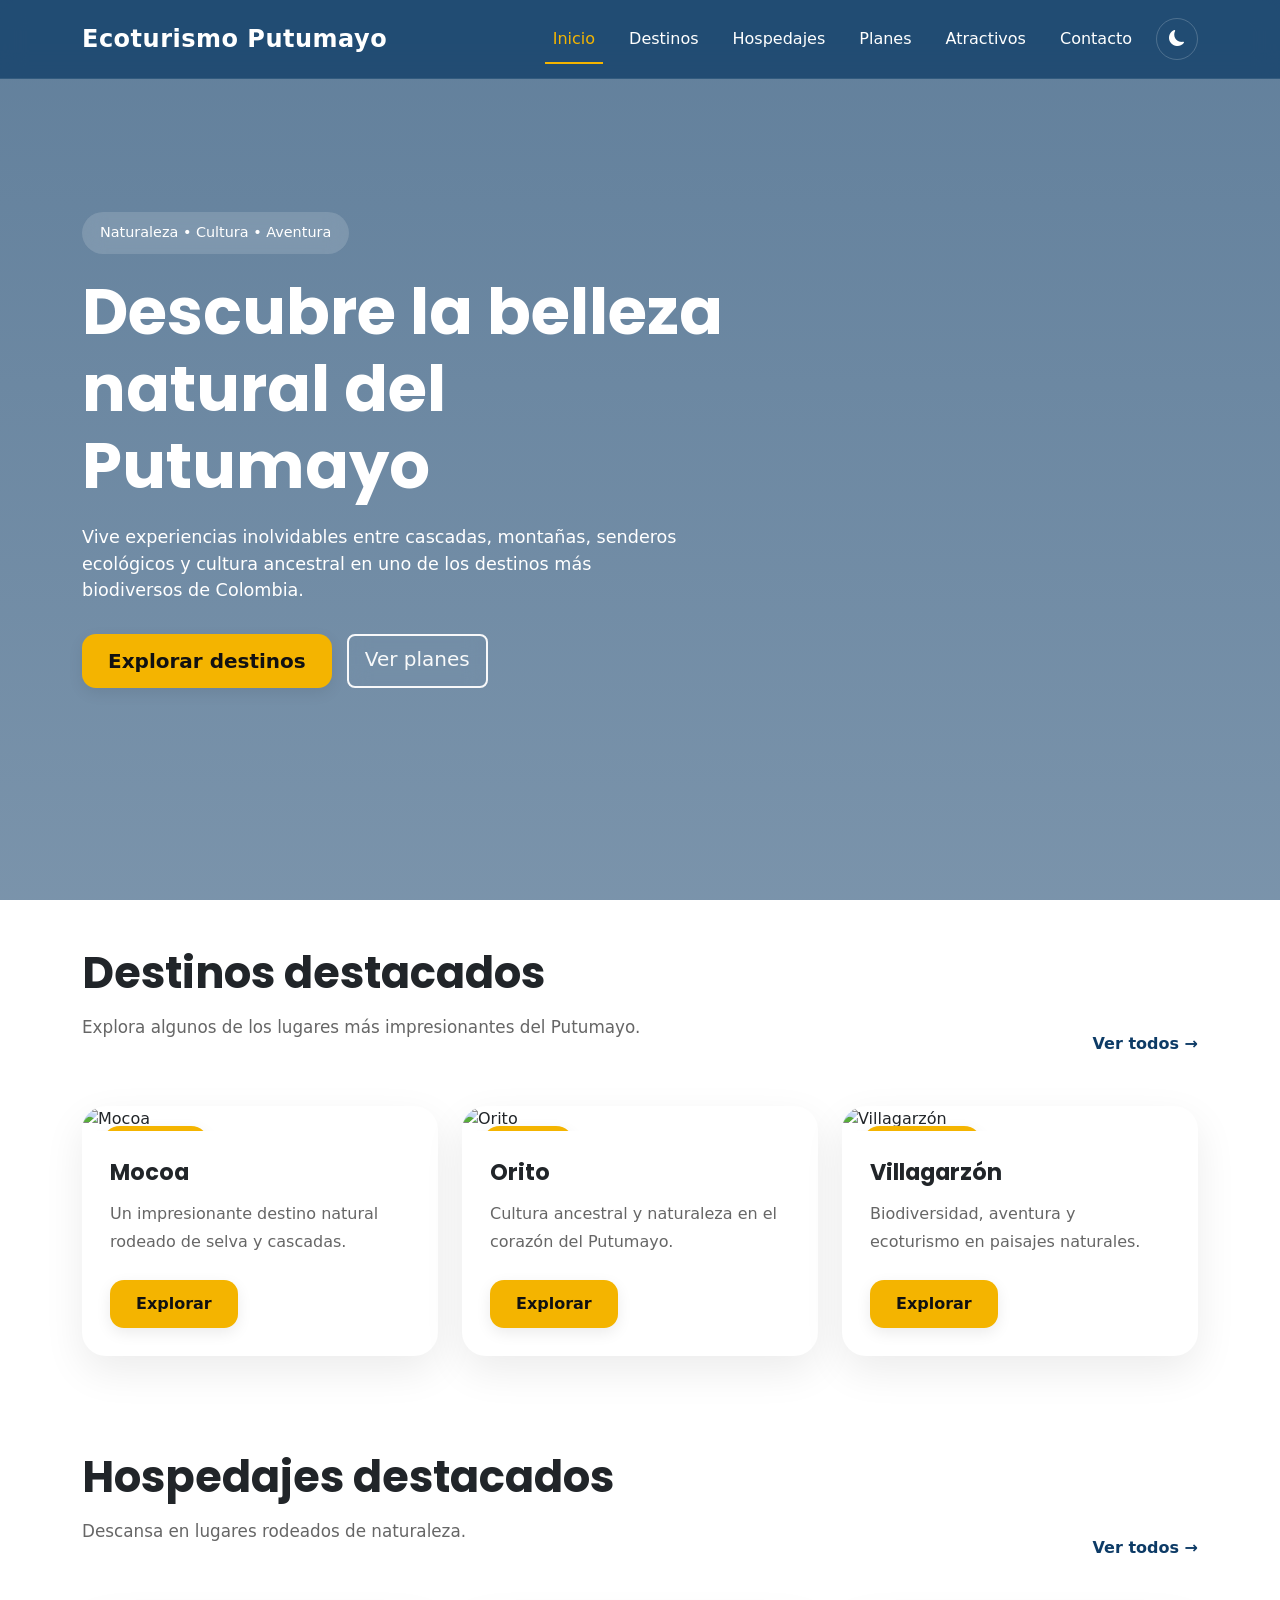
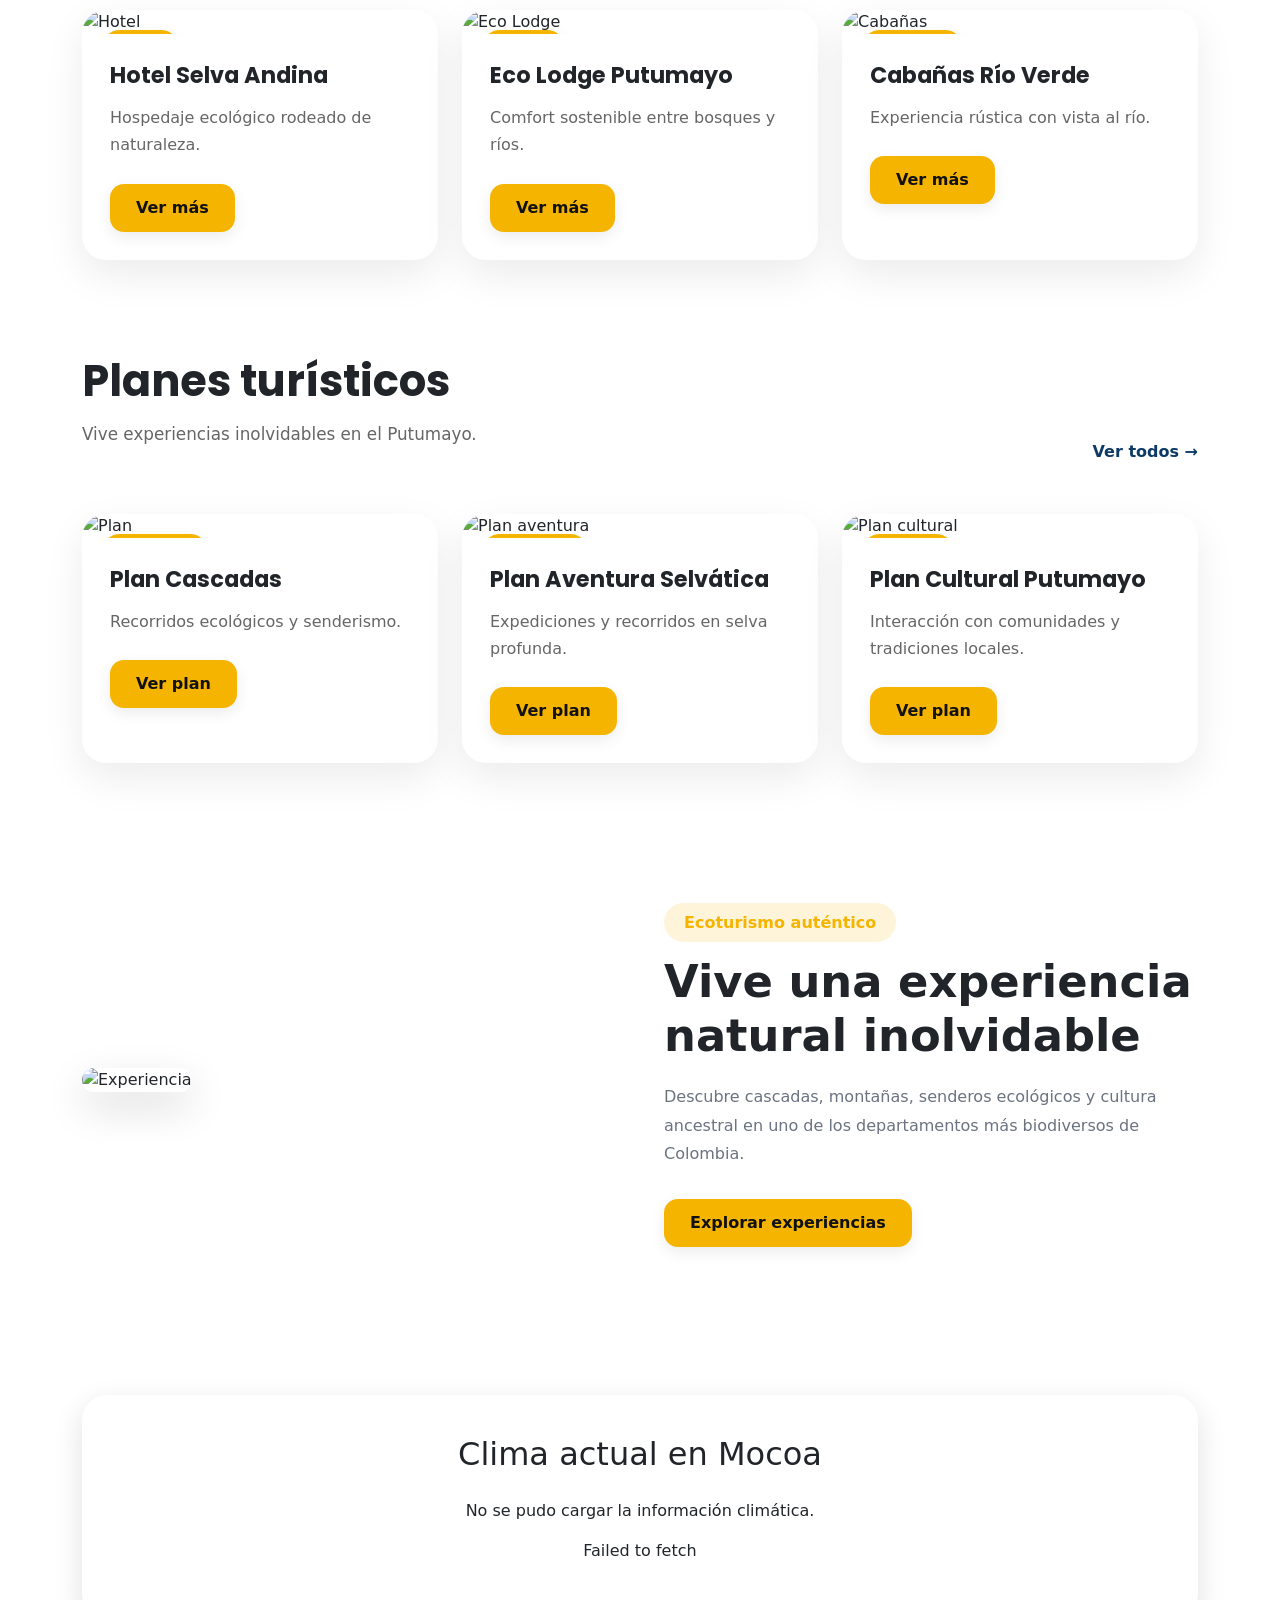
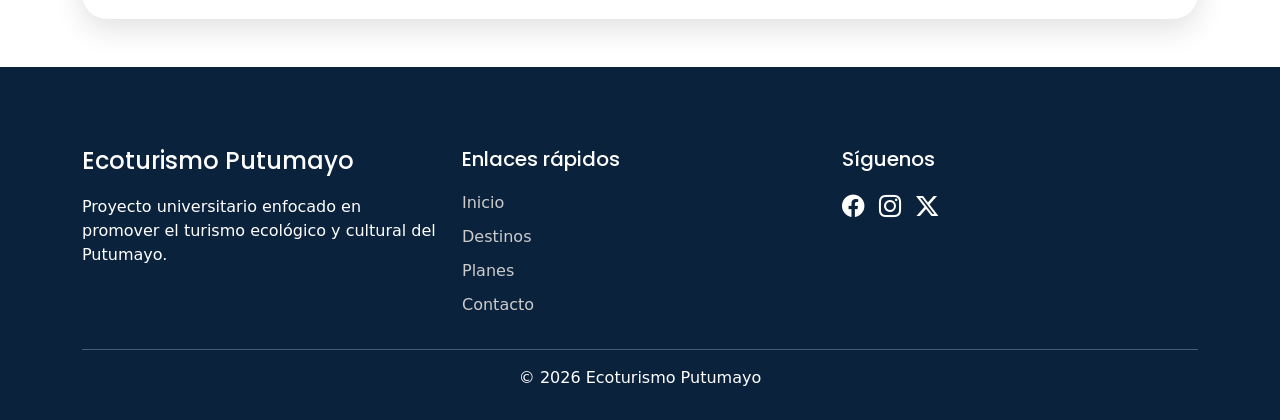
==== commit 7045cf06: "configuracion de api" ====
--- a/index.html
+++ b/index.html
@@ -433,6 +433,20 @@
       </div>
     </section>
 
+    <!-- CLIMA -->
+
+    <section class="weather-section py-5">
+      <div class="container">
+        <div class="weather-card">
+          <h2>Clima actual en Mocoa</h2>
+
+          <div id="weatherContent">
+            <p>Cargando información climática...</p>
+          </div>
+        </div>
+      </div>
+    </section>
+
     <!-- FOOTER -->
 
     <footer class="footer">
@@ -495,5 +509,7 @@
     <script src="assets/js/main.js"></script>
 
     <script src="assets/js/darkmode.js"></script>
+
+    <script src="assets/js/clima.js"></script>
   </body>
 </html>
--- a/assets/css/style.css
+++ b/assets/css/style.css
@@ -111,6 +111,20 @@
 .nav-link:hover {
 
     color: var(--accent-color);
+
+}
+
+/* LINK ACTIVO */
+
+.nav-link.active {
+
+    color: var(--accent-color) !important;
+
+}
+
+.nav-link.active::after {
+
+    width: 100%;
 
 }
 
@@ -954,4 +968,961 @@
 
     background: #1B3147;
 
+}
+
+/* =========================
+   PAGE HERO
+========================= */
+
+.page-hero {
+
+    padding-top: 180px;
+    padding-bottom: 100px;
+
+    background:
+        linear-gradient(
+            rgba(13,59,102,0.75),
+            rgba(13,59,102,0.65)
+        ),
+
+        url('https://images.unsplash.com/photo-1506744038136-46273834b3fb?q=80&w=1600&auto=format&fit=crop');
+
+    background-size: cover;
+    background-position: center;
+
+    color: white;
+
+}
+
+.page-hero h1 {
+
+    font-size: 3.5rem;
+
+    font-weight: 700;
+
+}
+
+.page-hero p {
+
+    margin-top: 20px;
+
+    font-size: 1.1rem;
+
+}
+
+/* DARK MODE */
+
+.dark-mode .filters-section {
+
+    background: #0F172A;
+
+}
+
+.dark-mode .custom-input {
+
+    background: #1E293B;
+
+    border: 1px solid #334155;
+
+    color: white;
+
+}
+
+/* =========================
+   CATALOG INTRO
+========================= */
+
+.catalog-intro {
+
+    background: #F8FAFC;
+
+}
+
+.catalog-intro h2 {
+
+    font-size: 2.5rem;
+
+    font-weight: 700;
+
+    margin-bottom: 20px;
+
+}
+
+.catalog-intro p {
+
+    max-width: 700px;
+
+    margin: auto;
+
+    color: var(--text-light);
+
+    line-height: 1.8;
+
+}
+
+/* DARK MODE */
+
+.dark-mode .catalog-intro {
+
+    background: #0F172A;
+
+}
+
+.dark-mode .catalog-intro p {
+
+    color: #CBD5E1;
+
+}
+
+/* =========================
+   LODGING SECTION
+========================= */
+
+.lodging-card {
+
+    background: white;
+
+    border-radius: 30px;
+
+    overflow: hidden;
+
+    margin-bottom: 40px;
+
+    box-shadow: var(--shadow-md);
+
+    transition: var(--transition);
+
+}
+
+.lodging-card:hover {
+
+    transform: translateY(-8px);
+
+    box-shadow: var(--shadow-lg);
+
+}
+
+.lodging-image {
+
+    width: 100%;
+    height: 100%;
+
+    min-height: 350px;
+
+    object-fit: cover;
+
+}
+
+.lodging-content {
+
+    padding: 40px;
+
+}
+
+.lodging-badge {
+
+    display: inline-block;
+
+    background: rgba(244, 180, 0, 0.15);
+
+    color: var(--accent-color);
+
+    padding: 8px 18px;
+
+    border-radius: 50px;
+
+    font-weight: 600;
+
+    margin-bottom: 20px;
+
+}
+
+.lodging-content h3 {
+
+    font-size: 2rem;
+
+    font-weight: 700;
+
+    margin-bottom: 20px;
+
+}
+
+.lodging-content p {
+
+    color: var(--text-light);
+
+    line-height: 1.8;
+
+    margin-bottom: 25px;
+
+}
+
+.lodging-features {
+
+    display: flex;
+
+    flex-wrap: wrap;
+
+    gap: 15px;
+
+    margin-bottom: 30px;
+
+}
+
+.lodging-features span {
+
+    background: #F1F5F9;
+
+    padding: 10px 18px;
+
+    border-radius: 50px;
+
+    font-size: 0.95rem;
+
+}
+
+.lodging-footer {
+
+    display: flex;
+
+    justify-content: space-between;
+
+    align-items: center;
+
+    gap: 20px;
+
+    flex-wrap: wrap;
+
+}
+
+.location {
+
+    color: var(--text-light);
+
+    font-weight: 600;
+
+}
+
+/* DARK MODE */
+
+.dark-mode .lodging-card {
+
+    background: #1E293B;
+
+}
+
+.dark-mode .lodging-features span {
+
+    background: #334155;
+
+    color: white;
+
+}
+
+.dark-mode .lodging-content p,
+.dark-mode .location {
+
+    color: #CBD5E1;
+
+}
+
+/* =========================
+   LODGING CAROUSEL
+========================= */
+
+.lodging-carousel {
+
+    height: 100%;
+
+}
+
+.lodging-carousel .carousel-inner {
+
+    height: 100%;
+
+}
+
+.carousel-control-prev,
+.carousel-control-next {
+
+    width: 50px;
+
+}
+
+.carousel-control-prev-icon,
+.carousel-control-next-icon {
+
+    background-color: rgba(0,0,0,0.35);
+
+    border-radius: 50%;
+
+    padding: 18px;
+
+}
+
+/* =========================
+   PLANS SECTION
+========================= */
+
+.plan-card {
+
+    background: white;
+
+    border-radius: 28px;
+
+    overflow: hidden;
+
+    box-shadow: var(--shadow-md);
+
+    transition: var(--transition);
+
+    height: 100%;
+
+}
+
+.plan-card:hover {
+
+    transform: translateY(-10px);
+
+    box-shadow: var(--shadow-lg);
+
+}
+
+.plan-image {
+
+    position: relative;
+
+    height: 260px;
+
+    overflow: hidden;
+
+}
+
+.plan-image img {
+
+    width: 100%;
+    height: 100%;
+
+    object-fit: cover;
+
+}
+
+.plan-badge {
+
+    position: absolute;
+
+    top: 20px;
+    left: 20px;
+
+    background: var(--accent-color);
+
+    color: white;
+
+    padding: 8px 16px;
+
+    border-radius: 50px;
+
+    font-size: 0.9rem;
+
+    font-weight: 600;
+
+}
+
+.plan-content {
+
+    padding: 30px;
+
+}
+
+.plan-top {
+
+    display: flex;
+
+    justify-content: space-between;
+
+    margin-bottom: 20px;
+
+    color: var(--text-light);
+
+    font-size: 0.95rem;
+
+}
+
+.plan-content h3 {
+
+    font-size: 1.7rem;
+
+    font-weight: 700;
+
+    margin-bottom: 15px;
+
+}
+
+.plan-content p {
+
+    color: var(--text-light);
+
+    line-height: 1.8;
+
+    margin-bottom: 25px;
+
+}
+
+.plan-features {
+
+    display: flex;
+
+    flex-wrap: wrap;
+
+    gap: 10px;
+
+    margin-bottom: 30px;
+
+}
+
+.plan-features span {
+
+    background: #F1F5F9;
+
+    padding: 10px 16px;
+
+    border-radius: 50px;
+
+    font-size: 0.9rem;
+
+}
+
+.plan-footer {
+
+    display: flex;
+
+    justify-content: space-between;
+
+    align-items: center;
+
+    gap: 20px;
+
+}
+
+.plan-footer h4 {
+
+    margin: 0;
+
+    font-size: 1.8rem;
+
+    font-weight: 700;
+
+    color: var(--primary-color);
+
+}
+
+/* DARK MODE */
+
+.dark-mode .plan-card {
+
+    background: #1E293B;
+
+}
+
+.dark-mode .plan-content p,
+.dark-mode .plan-top {
+
+    color: #CBD5E1;
+
+}
+
+.dark-mode .plan-features span {
+
+    background: #334155;
+
+    color: white;
+
+}
+
+/* =========================
+   PLAN DETAIL
+========================= */
+
+.plan-detail-hero {
+
+    padding: 160px 0 100px;
+
+    background: #F8FAFC;
+
+}
+
+.plan-detail-badge {
+
+    display: inline-block;
+
+    background: rgba(244, 180, 0, 0.15);
+
+    color: var(--accent-color);
+
+    padding: 10px 18px;
+
+    border-radius: 50px;
+
+    font-weight: 600;
+
+    margin-bottom: 20px;
+
+}
+
+.plan-detail-hero h1 {
+
+    font-size: 4rem;
+
+    font-weight: 700;
+
+    margin-bottom: 20px;
+
+}
+
+.plan-detail-description {
+
+    color: var(--text-light);
+
+    line-height: 1.8;
+
+    margin-bottom: 30px;
+
+}
+
+.plan-info-list {
+
+    display: flex;
+
+    flex-direction: column;
+
+    gap: 15px;
+
+    margin-bottom: 30px;
+
+}
+
+.plan-info-list div {
+
+    display: flex;
+
+    align-items: center;
+
+    gap: 12px;
+
+    font-weight: 500;
+
+}
+
+.price-box {
+
+    margin-bottom: 30px;
+
+}
+
+.price-box h2 {
+
+    font-size: 3rem;
+
+    font-weight: 700;
+
+    color: var(--primary-color);
+
+}
+
+.plan-carousel img {
+
+    border-radius: 30px;
+
+    height: 600px;
+
+    object-fit: cover;
+
+}
+
+/* TABS */
+
+.custom-tabs {
+
+    border: none;
+
+    gap: 10px;
+
+    margin-bottom: 30px;
+
+}
+
+.custom-tabs .nav-link {
+
+    border: none;
+
+    border-radius: 50px;
+
+    padding: 12px 24px;
+
+    background: #E2E8F0;
+
+    color: #0F172A;
+
+    font-weight: 600;
+
+}
+
+.custom-tabs .nav-link.active {
+
+    background: var(--primary-color);
+
+    color: white;
+
+}
+
+.custom-tab-content {
+
+    background: white;
+
+    padding: 40px;
+
+    border-radius: 30px;
+
+    box-shadow: var(--shadow-md);
+
+}
+
+.custom-tab-content ul {
+
+    padding-left: 20px;
+
+    line-height: 2;
+
+}
+
+/* TIMELINE */
+
+.timeline {
+
+    display: flex;
+
+    flex-direction: column;
+
+    gap: 30px;
+
+}
+
+.timeline-item {
+
+    padding-left: 20px;
+
+    border-left: 4px solid var(--accent-color);
+
+}
+
+/* DARK MODE */
+
+.dark-mode .plan-detail-hero {
+
+    background: #0F172A;
+
+}
+
+.dark-mode .custom-tab-content {
+
+    background: #1E293B;
+
+}
+
+.dark-mode .custom-tabs .nav-link {
+
+    background: #334155;
+
+    color: white;
+
+}
+
+.dark-mode .plan-detail-description {
+
+    color: #CBD5E1;
+
+}
+
+/* =========================
+   ATTRACTIONS
+========================= */
+
+.attraction-card {
+
+    position: relative;
+
+    display: block;
+
+    overflow: hidden;
+
+    border-radius: 30px;
+
+    height: 450px;
+
+    box-shadow: var(--shadow-md);
+
+}
+
+.attraction-card img {
+
+    width: 100%;
+    height: 100%;
+
+    object-fit: cover;
+
+    transition: transform 0.5s ease;
+
+}
+
+.attraction-card:hover img {
+
+    transform: scale(1.08);
+
+}
+
+.attraction-overlay {
+
+    position: absolute;
+
+    inset: 0;
+
+    background: linear-gradient(
+        to top,
+        rgba(0,0,0,0.75),
+        rgba(0,0,0,0.2)
+    );
+
+    display: flex;
+
+    flex-direction: column;
+
+    justify-content: flex-end;
+
+    padding: 30px;
+
+    color: white;
+
+}
+
+.attraction-overlay span {
+
+    font-size: 0.9rem;
+
+    margin-bottom: 10px;
+
+    opacity: 0.9;
+
+}
+
+.attraction-overlay h3 {
+
+    font-size: 2rem;
+
+    font-weight: 700;
+
+    line-height: 1.2;
+
+}
+
+/* =========================
+   ATTRACTION DETAIL
+========================= */
+
+.attraction-detail-header {
+
+    padding: 160px 0 100px;
+
+    background: #F8FAFC;
+
+}
+
+.detail-badge {
+
+    display: inline-block;
+
+    background: rgba(244, 180, 0, 0.15);
+
+    color: var(--accent-color);
+
+    padding: 10px 18px;
+
+    border-radius: 50px;
+
+    font-weight: 600;
+
+    margin-bottom: 20px;
+
+}
+
+.attraction-detail-header h1 {
+
+    font-size: 3.5rem;
+
+    font-weight: 700;
+
+    margin-bottom: 20px;
+
+}
+
+.detail-description {
+
+    color: var(--text-light);
+
+    line-height: 1.8;
+
+    margin-bottom: 30px;
+
+}
+
+.detail-info {
+
+    display: flex;
+
+    flex-direction: column;
+
+    gap: 15px;
+
+}
+
+.detail-info div {
+
+    display: flex;
+
+    align-items: center;
+
+    gap: 10px;
+
+    font-weight: 500;
+
+}
+
+.detail-carousel img {
+
+    height: 550px;
+
+    object-fit: cover;
+
+    border-radius: 30px;
+
+}
+
+.detail-content h2,
+.detail-content h3 {
+
+    margin-bottom: 20px;
+
+    font-weight: 700;
+
+}
+
+.detail-content p {
+
+    line-height: 1.9;
+
+    color: var(--text-light);
+
+}
+
+.detail-list {
+
+    padding-left: 20px;
+
+    line-height: 2;
+
+}
+
+.info-card {
+
+    background: white;
+
+    padding: 30px;
+
+    border-radius: 25px;
+
+    box-shadow: var(--shadow-md);
+
+}
+
+.info-card h4 {
+
+    margin-bottom: 20px;
+
+    font-weight: 700;
+
+}
+
+.info-card ul {
+
+    padding-left: 20px;
+
+    line-height: 2;
+
+}
+
+/* DARK MODE */
+
+.dark-mode .attraction-detail-header {
+
+    background: #0F172A;
+
+}
+
+.dark-mode .info-card {
+
+    background: #1E293B;
+
+}
+
+.dark-mode .detail-content p {
+
+    color: #CBD5E1;
+
+}
+
+/* =========================
+   WEATHER
+========================= */
+
+.weather-card {
+
+    background: white;
+
+    padding: 40px;
+
+    border-radius: 25px;
+
+    text-align: center;
+
+    box-shadow: var(--shadow-md);
+
+}
+
+.weather-card h2 {
+
+    margin-bottom: 25px;
+
+}
+
+.weather-temp {
+
+    font-size: 3rem;
+
+    font-weight: 700;
+
+    color: var(--primary-color);
+
+}
+
+.weather-description {
+
+    font-size: 1.2rem;
+
+    margin-bottom: 20px;
+
+}
+
+.dark-mode .weather-card {
+
+    background: #1E293B;
+
 }
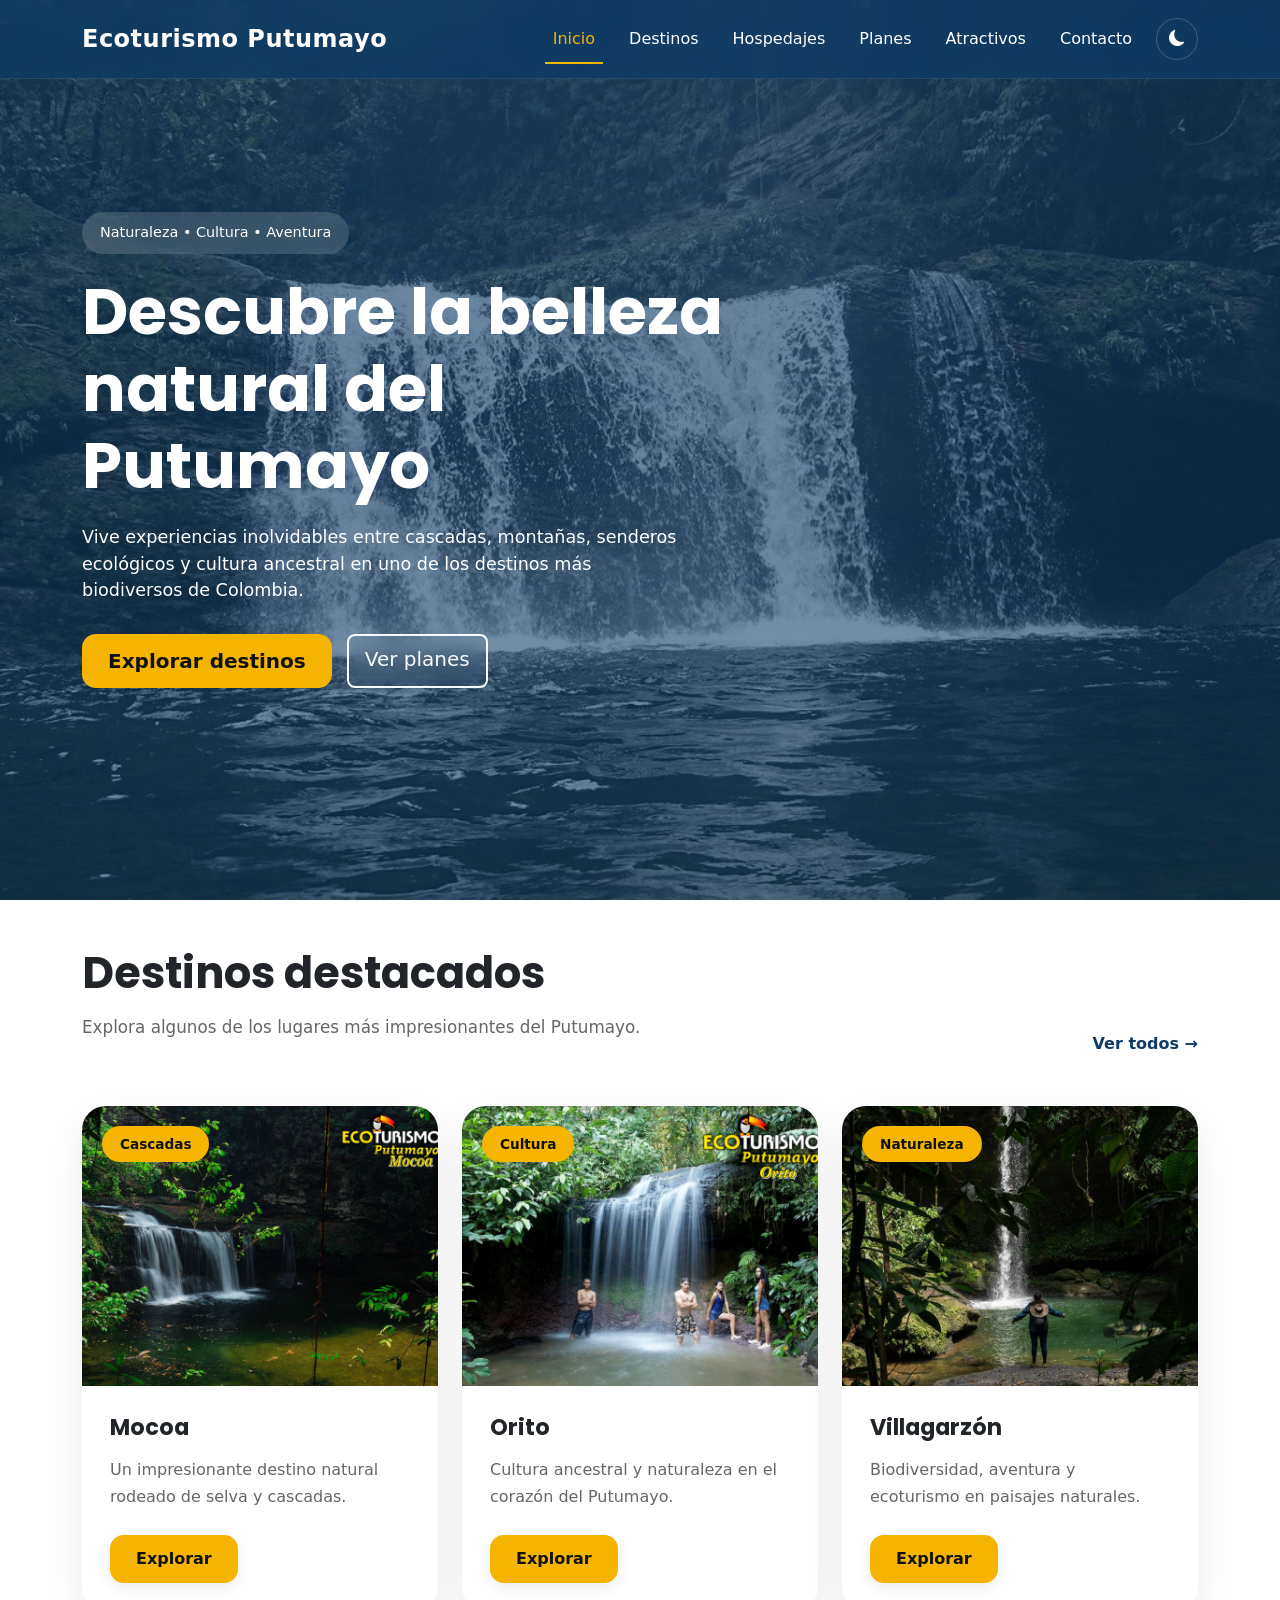
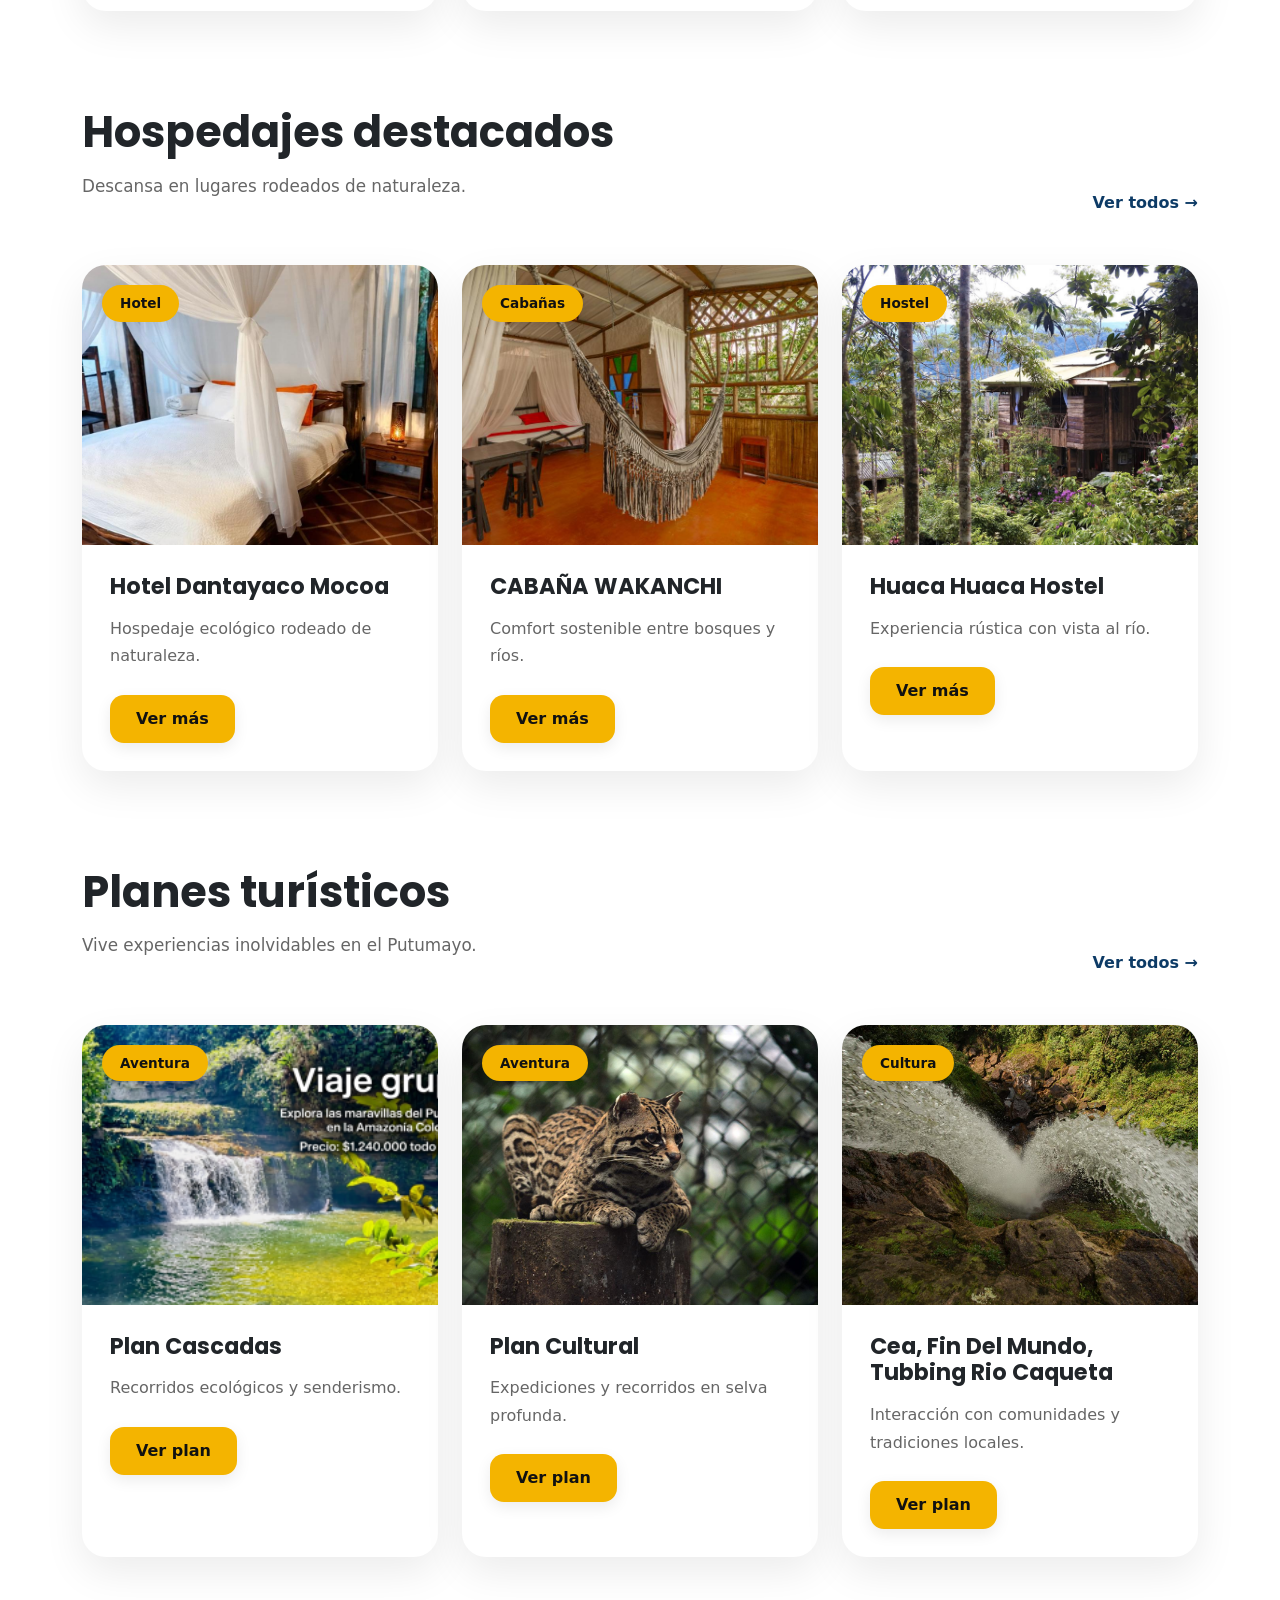
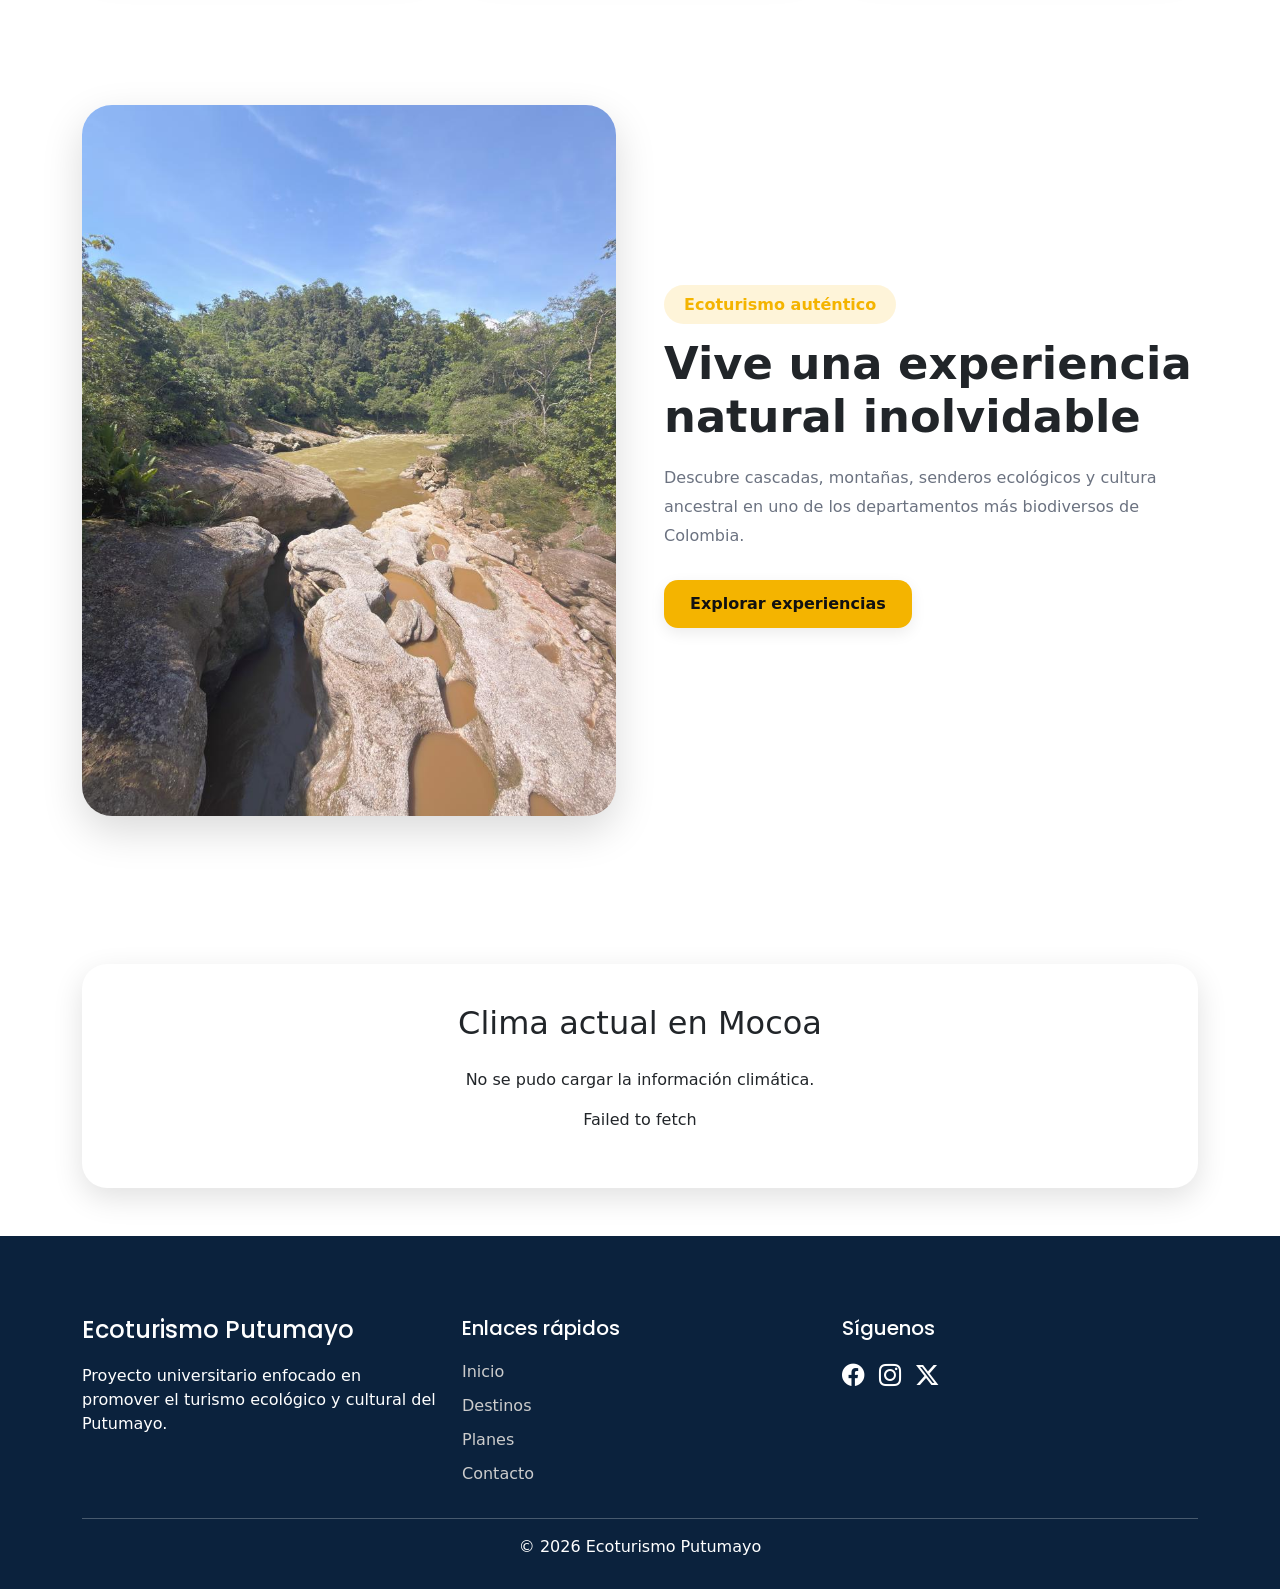
==== commit 3a0137ed: "se añadio imagenes" ====
--- a/index.html
+++ b/index.html
@@ -141,7 +141,7 @@
             <div class="destination-card">
               <div class="card-image">
                 <img
-                  src="https://images.unsplash.com/photo-1506744038136-46273834b3fb?q=80&w=1200&auto=format&fit=crop"
+                  src="assets/img/destinos/mocoa.png"
                   alt="Mocoa"
                 />
 
@@ -170,7 +170,7 @@
             <div class="destination-card">
               <div class="card-image">
                 <img
-                  src="https://images.unsplash.com/photo-1500530855697-b586d89ba3ee?q=80&w=1200&auto=format&fit=crop"
+                  src="assets/img/destinos/orito.png"
                   alt="Orito"
                 />
 
@@ -199,7 +199,7 @@
             <div class="destination-card">
               <div class="card-image">
                 <img
-                  src="https://images.unsplash.com/photo-1441974231531-c6227db76b6e?q=80&w=1200&auto=format&fit=crop"
+                  src="assets/img/destinos/villagarzon.jpg"
                   alt="Villagarzón"
                 />
 
@@ -244,7 +244,7 @@
             <div class="destination-card">
               <div class="card-image">
                 <img
-                  src="https://images.unsplash.com/photo-1566073771259-6a8506099945?q=80&w=1200&auto=format&fit=crop"
+                  src="assets/img/hospedajes/mocoa-hospedaje1.jpg"
                   alt="Hotel"
                 />
 
@@ -252,58 +252,58 @@
               </div>
 
               <div class="card-content">
-                <h4>Hotel Selva Andina</h4>
+                <h4>Hotel Dantayaco Mocoa</h4>
 
                 <p>Hospedaje ecológico rodeado de naturaleza.</p>
 
                 <div class="card-footer-custom">
-                  <a href="#" class="btn btn-success"> Ver más </a>
-                </div>
-              </div>
-            </div>
-          </div>
-
-          <div class="col-md-6 col-lg-4">
-            <div class="destination-card">
-              <div class="card-image">
-                <img
-                  src="https://images.unsplash.com/photo-1505693416388-ac5ce068fe85?q=80&w=1200&auto=format&fit=crop"
-                  alt="Eco Lodge"
-                />
-
-                <span class="card-category"> Lodge </span>
-              </div>
-
-              <div class="card-content">
-                <h4>Eco Lodge Putumayo</h4>
+                  <a href="hospedajes.html" class="btn btn-success"> Ver más </a>
+                </div>
+              </div>
+            </div>
+          </div>
+
+          <div class="col-md-6 col-lg-4">
+            <div class="destination-card">
+              <div class="card-image">
+                <img
+                  src="assets/img/hospedajes/cabana-wakanchi-1.jpg"
+                  alt="Cabaña Wakanchi"
+                />
+
+                <span class="card-category"> Cabañas </span>
+              </div>
+
+              <div class="card-content">
+                <h4>CABAÑA WAKANCHI</h4>
 
                 <p>Comfort sostenible entre bosques y ríos.</p>
 
                 <div class="card-footer-custom">
-                  <a href="#" class="btn btn-success"> Ver más </a>
-                </div>
-              </div>
-            </div>
-          </div>
-
-          <div class="col-md-6 col-lg-4">
-            <div class="destination-card">
-              <div class="card-image">
-                <img
-                  src="https://images.unsplash.com/photo-1505693416388-ac5ce068fe85?q=80&w=1200&auto=format&fit=crop"
-                  alt="Cabañas"
-                />
-
-                <span class="card-category"> Cabañas </span>
-              </div>
-
-              <div class="card-content">
-                <h4>Cabañas Río Verde</h4>
+                  <a href="hospedajes.html" class="btn btn-success"> Ver más </a>
+                </div>
+              </div>
+            </div>
+          </div>
+
+          <div class="col-md-6 col-lg-4">
+            <div class="destination-card">
+              <div class="card-image">
+                <img
+                  src="assets/img/hospedajes/huaca-huaca-hostel-1.jpg"
+                  alt="Hostel"
+                />
+
+                <span class="card-category"> Hostel </span>
+              </div>
+
+              <div class="card-content">
+                <h4>Huaca Huaca Hostel</h4>
 
                 <p>Experiencia rústica con vista al río.</p>
 
                 <div class="card-footer-custom">
-                  <a href="#" class="btn btn-success"> Ver más </a>
+                  <a href="hospedajes.html" class="btn btn-success"> Ver más </a>
                 </div>
               </div>
             </div>
@@ -331,8 +331,8 @@
             <div class="destination-card">
               <div class="card-image">
                 <img
-                  src="https://images.unsplash.com/photo-1506744038136-46273834b3fb?q=80&w=1200&auto=format&fit=crop"
-                  alt="Plan"
+                  src="assets/img/planes/explora-mocoa-en-grupo-una-travesia-entre-cascadas-y-sabiduria-ancestral-1.png"
+                  alt="Plan Cascadas"
                 />
 
                 <span class="card-category"> Aventura </span>
@@ -344,17 +344,17 @@
                 <p>Recorridos ecológicos y senderismo.</p>
 
                 <div class="card-footer-custom">
-                  <a href="#" class="btn btn-success"> Ver plan </a>
-                </div>
-              </div>
-            </div>
-          </div>
-
-          <div class="col-md-6 col-lg-4">
-            <div class="destination-card">
-              <div class="card-image">
-                <img
-                  src="https://images.unsplash.com/photo-1500534314209-a25ddb2bd429?q=80&w=1200&auto=format&fit=crop"
+                  <a href="planes/respira-putumayo.html" class="btn btn-success"> Ver plan </a>
+                </div>
+              </div>
+            </div>
+          </div>
+
+          <div class="col-md-6 col-lg-4">
+            <div class="destination-card">
+              <div class="card-image">
+                <img
+                  src="assets/img/planes/paquete-13-1.jpg"
                   alt="Plan aventura"
                 />
 
@@ -362,22 +362,22 @@
               </div>
 
               <div class="card-content">
-                <h4>Plan Aventura Selvática</h4>
+                <h4>Plan Cultural</h4>
 
                 <p>Expediciones y recorridos en selva profunda.</p>
 
                 <div class="card-footer-custom">
-                  <a href="#" class="btn btn-success"> Ver plan </a>
-                </div>
-              </div>
-            </div>
-          </div>
-
-          <div class="col-md-6 col-lg-4">
-            <div class="destination-card">
-              <div class="card-image">
-                <img
-                  src="https://images.unsplash.com/photo-1500534314209-a25ddb2bd429?q=80&w=1200&auto=format&fit=crop"
+                  <a href="planes/respira-putumayo.html" class="btn btn-success"> Ver plan </a>
+                </div>
+              </div>
+            </div>
+          </div>
+
+          <div class="col-md-6 col-lg-4">
+            <div class="destination-card">
+              <div class="card-image">
+                <img
+                  src="assets/img/planes/paquete-3-1.jpg"
                   alt="Plan cultural"
                 />
 
@@ -385,12 +385,12 @@
               </div>
 
               <div class="card-content">
-                <h4>Plan Cultural Putumayo</h4>
+                <h4>Cea, Fin Del Mundo, Tubbing Rio Caqueta</h4>
 
                 <p>Interacción con comunidades y tradiciones locales.</p>
 
                 <div class="card-footer-custom">
-                  <a href="#" class="btn btn-success"> Ver plan </a>
+                  <a href="planes/respira-putumayo.html" class="btn btn-success"> Ver plan </a>
                 </div>
               </div>
             </div>
@@ -406,7 +406,7 @@
         <div class="row align-items-center g-5">
           <div class="col-lg-6">
             <img
-              src="https://images.unsplash.com/photo-1506744038136-46273834b3fb?q=80&w=1400&auto=format&fit=crop"
+              src="assets/img/planes/canon-del-mandiyaco-2.jpg"
               class="img-fluid experience-image"
               alt="Experiencia"
             />
--- a/assets/css/style.css
+++ b/assets/css/style.css
@@ -144,8 +144,7 @@
             rgba(13, 59, 102, 0.55)
         ),
 
-        url('https://images.unsplash.com/photo-1506744038136-46273834b3fb?q=80&w=1600&auto=format&fit=crop');
-
+            url('../img/galeria/hero.jpg');
     background-size: cover;
     background-position: center;
 
@@ -551,28 +550,6 @@
 
 }
 
-.favorite-btn {
-
-    width: 45px;
-    height: 45px;
-
-    border: none;
-
-    border-radius: 50%;
-
-    background: #f3f3f3;
-
-    transition: 0.3s ease;
-
-}
-
-.favorite-btn:hover {
-
-    background: var(--primary-color);
-
-    color: white;
-
-}
 
 /* =========================
    FOOTER
@@ -696,23 +673,6 @@
 
 }
 
-/* Modal */
-
-.dark-mode .custom-modal {
-
-    background: #102132;
-
-    color: white;
-
-}
-
-/* Info box */
-
-.dark-mode .info-box {
-
-    background: #163047;
-
-}
 
 /* Footer */
 
@@ -730,15 +690,6 @@
 
 }
 
-/* Botones favoritos */
-
-.dark-mode .favorite-btn {
-
-    background: #1B3147;
-
-    color: white;
-
-}
 
 /* Botón dark */
 
@@ -748,65 +699,6 @@
 
 }
 
-/* =========================
-   MODAL DESTINOS
-========================= */
-
-.custom-modal {
-
-    border-radius: 25px;
-
-    overflow: hidden;
-
-    border: none;
-
-}
-
-.custom-modal .modal-body {
-
-    padding: 30px;
-
-}
-
-.custom-modal img {
-
-    height: 350px;
-
-    width: 100%;
-
-    object-fit: cover;
-
-}
-
-.info-box {
-
-    background: #f5f5f5;
-
-    border-radius: 20px;
-
-    padding: 20px;
-
-    text-align: center;
-
-    height: 100%;
-
-}
-
-.info-box i {
-
-    font-size: 2rem;
-
-    color: var(--primary-color);
-
-    margin-bottom: 10px;
-
-}
-
-.info-box h5 {
-
-    font-weight: 700;
-
-}
 
 /* =========================
    CITY PAGES
@@ -824,8 +716,7 @@
             rgba(13, 59, 102, 0.6)
         ),
 
-        url('https://images.unsplash.com/photo-1506744038136-46273834b3fb?q=80&w=1600&auto=format&fit=crop');
-
+url('../img/galeria/hero.jpg');
     background-size: cover;
     background-position: center;
 
@@ -985,7 +876,7 @@
             rgba(13,59,102,0.65)
         ),
 
-        url('https://images.unsplash.com/photo-1506744038136-46273834b3fb?q=80&w=1600&auto=format&fit=crop');
+        url('../img/galeria/hero.jpg');
 
     background-size: cover;
     background-position: center;
@@ -1010,23 +901,6 @@
 
 }
 
-/* DARK MODE */
-
-.dark-mode .filters-section {
-
-    background: #0F172A;
-
-}
-
-.dark-mode .custom-input {
-
-    background: #1E293B;
-
-    border: 1px solid #334155;
-
-    color: white;
-
-}
 
 /* =========================
    CATALOG INTRO
@@ -1925,4 +1799,33 @@
 
     background: #1E293B;
 
+}
+
+/* =========================
+   CONTACTO
+========================= */
+
+.contact-form-card {
+
+    background: white;
+
+    padding: 40px;
+
+    border-radius: 25px;
+
+    box-shadow: var(--shadow-md);
+
+}
+
+.contact-form-card input,
+.contact-form-card textarea {
+
+    border-radius: 12px;
+
+}
+
+.dark-mode .contact-form-card {
+
+    background: #1E293B;
+
 }
